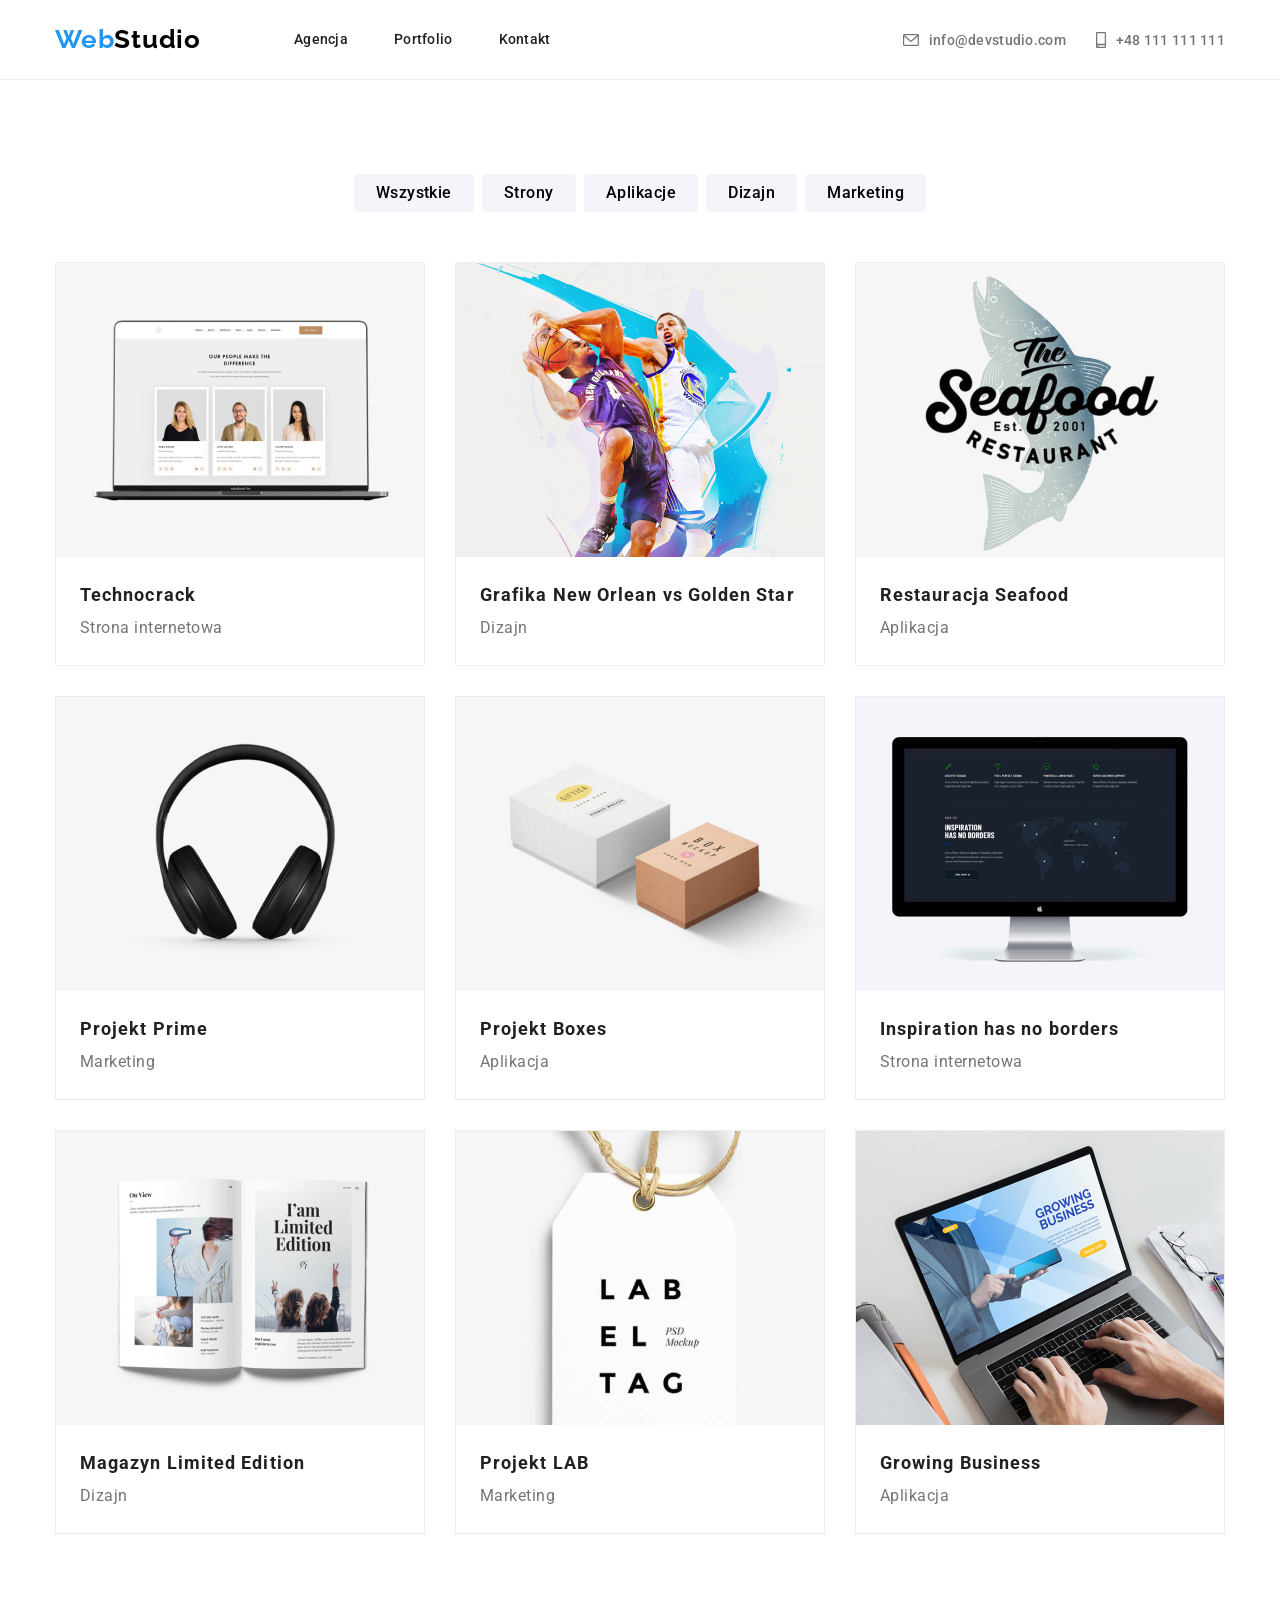
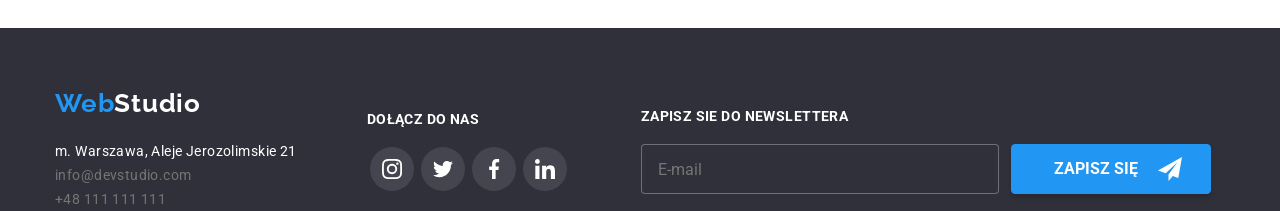
==== portfolio.html @ e406ce2b "Files clone HW6 files cloned" ====
<!doctype html>
<html lang="en">
    <head>
        <link href="https://fonts.googleapis.com/css2?family=Raleway:wght@700&family=Roboto:wght@400;500;700;900&display=swap"
            rel="stylesheet">
        <link rel="stylesheet" href="https://cdnjs.cloudflare.com/ajax/libs/modern-normalize/1.0.0/modern-normalize.min.css" />
        <link rel="stylesheet" href="./css/styles.css"/>
        <meta charset="utf-8">
        <title>Portfolio</title>
    </head>
    <body>
<!-- header -->
        <header class="header">
            <div class="container">
                <div class="navigation-bar">
                    <div class="navigation-menu">
                    <a class="header-logo" href="./index.html"><span class="in-logo">Web</span>Studio
                    </a>
                    <nav class="navigation-description">
                        <ul class="main-menu">
                            <li class="nav-item">
                                <a class="menu" href="./index.html">Agencja
                                </a>
                            </li>
                            <li class="nav-item">
                                <a class="menu" href="./portfolio.html">Portfolio
                                </a>
                            </li>
                            <li class="nav-item">
                                <a class="menu" href="./index.html">Kontakt
                                </a>
                            </li>
                        </ul>
                    </nav>
                    </div>
                    <div class="contact-bar">
                        <ul class="contact">
                            <li class="header-contact-mail">
                                <a class="header-contact" href="mailto:info@devstudio.com">
                                    <svg class="header-contact-icon" width="16" height="12">
                                        <use href="images/icons.svg#icon-envelope">
                                        </use>
                                    </svg>info@devstudio.com
                                </a>
                            </li>
                            <li class="header-contact-phone">
                                <a class="header-contact" href="tel:+48111111111">
                                    <svg class="header-contact-icon" width="10" height="16">
                                        <use href="images/icons.svg#icon-smartphone">
                                        </use>
                                    </svg>  +48 111 111 111
                                </a>
                        </li>
                        </ul>
                    </div>
                </div>
            </div>
        </header> 
<!-- Buttons -->
        <main>
            <section class="section">
                <div class="container">
                    <ul class="filters-list">
                        <li><button class="button-filters" type="button">Wszystkie</button></li>
                        <li><button class="button-filters" type="button">Strony</button></li>
                        <li><button class="button-filters" type="button">Aplikacje</button></li>
                        <li><button class="button-filters" type="button">Dizajn</button></li>
                        <li><button class="button-filters" type="button">Marketing</button></li>
                    </ul>
                </div>
<!-- Portfolio -->
                <div class="container">
                    <ul class="section-list">
                        <li class="list-item">
                            <div class="list-box">
                                <img class="portfolio-image" src="images/technocrack.jpg" alt="Strona internetowa" width="370" height="294"/>
                                <div class="portfolio-text">
                                    <p class="text-box">
                                        Technocrack jest popularną platformą wykorzystywaną do
                                        rozpowszechniania koronawirusa. Firmy wykorzystują tę
                                        platformę do celów szpiegowskich i ataków na niezabezpieczone
                                        serwery konkurencji.
                                    </p>
                                </div>
                            </div>
                            <div class="list-item-container">
                                <h3 class="list-item-title">Technocrack</h3>
                                <p class="list-item-text">Strona internetowa</p>
                             </div>
                        </li>
                        <li class="list-item">
                            <div class="list-box">
                                <img class="portfolio-image" src="images/basketball.jpg" alt="Plakat" width="370" height="294"/>
                                <div class="portfolio-text">
                                    <p class="text-box">
                                        Technocrack jest popularną platformą wykorzystywaną do
                                        rozpowszechniania koronawirusa. Firmy wykorzystują tę
                                        platformę do celów szpiegowskich i ataków na niezabezpieczone
                                        serwery konkurencji.
                                    </p>
                                </div>
                            </div>
                            <div class="list-item-container">
                                <h3 class="list-item-title">Grafika New Orlean vs Golden Star</h3>
                                <p class="list-item-text">Dizajn</p>
                            </div>
                        </li>
                        <li class="list-item">
                            <div class="list-box">
                                <img class="portfolio-image" src="images/restaurant.jpg" alt="Restauracja" width="370" height="294" />
                                <div class="portfolio-text">
                                    <p class="text-box">
                                        Technocrack jest popularną platformą wykorzystywaną do
                                        rozpowszechniania koronawirusa. Firmy wykorzystują tę
                                        platformę do celów szpiegowskich i ataków na niezabezpieczone
                                        serwery konkurencji.
                                    </p>
                                </div>
                            </div>
                            <div class="list-item-container">
                                <h3 class="list-item-title">Restauracja Seafood</h3>
                                <p class="list-item-text">Aplikacja</p>
                            </div>
                        </li>
                        <li class="list-item">
                            <div class="list-box">
                                <img class="portfolio-image" src="images/headphones.jpg"   alt="Słuchawki" width="370" height="294" />
                                <div class="portfolio-text">
                                    <p class="text-box">
                                        Technocrack jest popularną platformą wykorzystywaną do
                                        rozpowszechniania koronawirusa. Firmy wykorzystują tę
                                        platformę do celów szpiegowskich i ataków na niezabezpieczone
                                        serwery konkurencji.
                                    </p>
                                </div>
                            </div>
                            <div class="list-item-container">
                                <h3 class="list-item-title">Projekt Prime</h3>
                                <p class="list-item-text">Marketing</p>
                            </div>
                        </li>
                        <li class="list-item">
                            <div class="list-box">
                                <img class="portfolio-image" src="images/boxes.jpg" alt="Pudełka" width="370" height="294" />
                                <div class="portfolio-text">
                                    <p class="text-box">
                                        Technocrack jest popularną platformą wykorzystywaną do
                                        rozpowszechniania koronawirusa. Firmy wykorzystują tę
                                        platformę do celów szpiegowskich i ataków na niezabezpieczone
                                        serwery konkurencji.
                                    </p>
                                </div>
                            </div>
                            <div class="list-item-container">
                                <h3 class="list-item-title">Projekt Boxes</h3>
                                <p class="list-item-text">Aplikacja</p>
                            </div>
                        </li>
                        <li class="list-item">
                            <div class="list-box">
                                <img class="portfolio-image" src="images/monitor.jpg" alt="iMac" width="370" height="294"/>
                                <div class="portfolio-text">
                                    <p class="text-box">
                                        Technocrack jest popularną platformą wykorzystywaną do
                                        rozpowszechniania koronawirusa. Firmy wykorzystują tę
                                        platformę do celów szpiegowskich i ataków na niezabezpieczone
                                        serwery konkurencji.
                                    </p>
                                </div>
                            </div>
                            <div class="list-item-container">
                                <h3 class="list-item-title">Inspiration has no borders</h3>
                                <p class="list-item-text">Strona internetowa</p>
                            </div>
                        </li>
                        <li class="list-item">
                            <div class="list-box">
                                <img class="portfolio-image" src="images/magazyn.jpg" alt="Magazyn" width="370" height="294" />
                                <div class="portfolio-text">
                                    <p class="text-box">
                                        Technocrack jest popularną platformą wykorzystywaną do
                                        rozpowszechniania koronawirusa. Firmy wykorzystują tę
                                        platformę do celów szpiegowskich i ataków na niezabezpieczone
                                        serwery konkurencji.
                                    </p>
                                </div>
                            </div>
                            <div class="list-item-container">
                                <h3 class="list-item-title">Magazyn Limited Edition</h3>
                                <p class="list-item-text">Dizajn</p>
                            </div>
                        </li>
                        <li class="list-item">
                            <div class="list-box">
                                <img class="portfolio-image" src="images/lab.jpg" alt="Zawieszka" width="370" height="294" />
                                <div class="portfolio-text">
                                    <p class="text-box">
                                        Technocrack jest popularną platformą wykorzystywaną do
                                        rozpowszechniania koronawirusa. Firmy wykorzystują tę
                                        platformę do celów szpiegowskich i ataków na niezabezpieczone
                                        serwery konkurencji.
                                    </p>
                                </div>
                            </div>
                            <div class="list-item-container">
                                <h3 class="list-item-title">Projekt LAB</h3>
                                <p class="list-item-text">Marketing</p>
                            </div>
                        </li>
                        <li class="list-item">
                            <div class="list-box">
                                <img class="portfolio-image" src="images/laptop_2.jpg" alt="Macbook" width="370" height="294" />
                                <div class="portfolio-text">
                                    <p class="text-box">
                                        Technocrack jest popularną platformą wykorzystywaną do
                                        rozpowszechniania koronawirusa. Firmy wykorzystują tę
                                        platformę do celów szpiegowskich i ataków na niezabezpieczone
                                        serwery konkurencji.
                                    </p>
                                </div>
                            </div>
                            <div class="list-item-container">
                                <h3 class="list-item-title">Growing Business</h3>
                                <p class="list-item-text">Aplikacja</p>
                            </div>
                        </li>   
                    </ul>
                </div>
            </section>
        </main>
<!-- footer -->
    <footer class="footer">
        <div class="container">
            <div class="footer-content">
                <ul class="footer-list">
                    <li><a class="link-logo-footer" href=""><span class="web">Web</span>Studio</a></li>
                    <li>
                        <address class="adress-footer">m. Warszawa, Aleje Jerozolimskie 21</address>
                    </li>
                    <li><a class="link-mail-footer" href="mailto:info@devstudio.com">info@devstudio.com</a></li>
                    <li><a class="link-phone-footer" href="tel:+48111111111">+48 111 111 111</a></li>
                </ul>
                <div class="social-links-footer">
                    <h2 class="social-links-footer-title">Dołącz do nas</h2>
                    <ul class="social-links-footer-list">
                        <li class="social-links-footer-item">
                            <svg class="social-links-footer-item-icon" width="20" height="20">
                                <use href="images/icons.svg#icon-instagram-2"></use>
                            </svg>
                        </li>
                        <li class="social-links-footer-item">
                            <svg class="social-links-footer-item-icon" width="20" height="20">
                                <use href="images/icons.svg#icon-twitter-1"></use>
                            </svg>
                        </li>
                        <li class="social-links-footer-item">
                            <svg class="social-links-footer-item-icon" width="20" height="20">
                                <use href="images/icons.svg#icon-facebook-1"></use>
                            </svg>
                        </li>
                        <li class="social-links-footer-item">
                            <svg class="social-links-footer-item-icon" width="20" height="20">
                                <use href="images/icons.svg#icon-linkedin-1"></use>
                            </svg>
                        </li>
                    </ul>
                </div>
                <div class="newsletter-box">
                    <p class="newsletter">ZAPISZ SIE DO NEWSLETTERA</p>
                    <div class="newsletter-contact">
                        <div class="Mail-input">
                            <form name="form-email">
                                <label>
                                    <input class="box-email" type="email" name="email" placeholder="E-mail" />
                                </label>
                        </div>
                        <div class="nws">
                            <button class="news-btn" type="button">ZAPISZ SIĘ
                                <svg class="newsletter-icon" width="24" height="24">
                                    <use href="./images/icons.svg#icon-icon-send"></use>
                                </svg></button>
                        </div>
                    </div>
                </div>
            </div>
        </div>
    </footer>
    </body>
</html>
---- css/styles.css ----
:root {
    --main-font: "Roboto", sans-serif;
    --secondary-font: "Raleway", sans-serif;
    --white-background: #FFFFFF;
    --blue-accent: #2196F3;
    --grey-text: #757575;
    --black-logo: #000000;
    --black-title-text: #212121;
    --light-grey-background: #F5F4FA;
    --icon-grey-fill: #AFB1B8;
}

body {
    font-family: var(--main-font);
    background-color: var(--white-background);
    width: 100%;
    /* margin: 0px auto; */
}

* {
    margin: 0;
    padding: 0;
}

.section {
    padding: 94px 0px;
}

.container {
    width: 1200px;
    margin: 0 auto;
    padding: 0px 15px;
}

/* header */

.header {
    box-sizing: border-box;
    height: 80px;
    border-bottom: 1px solid #ECECEC;
    margin-top: 0;
    display: flex;
    align-items: center;
}

.navigation-bar {
    display: flex;
    flex-direction: row;
    flex-wrap: nowrap;
    justify-content: space-between;
    align-items: center;
}

.navigation-menu {
    display: flex;
    flex-direction: row;
    flex-wrap: nowrap;
    justify-content: space-between;
    align-items: center;
    gap: 93px;
}

.header-logo {
    font-family: var(--secondary-font);
    color: var(--black-logo);
    font-size: 26px;
    font-weight: 700;
    line-height: 1.19;
    text-decoration: none;
    letter-spacing: 0.03em;
}

.in-logo {
    color: var(--blue-accent);
}

.main-menu {
    display: flex;
    flex-direction: row;
    flex-wrap: nowrap;
    justify-content: space-between;
    align-items: center;
    list-style: none;
    gap: 46px;
}

.menu {
    text-decoration: none;
    font-family: 'Roboto';
    font-style: normal;
    font-weight: 500;
    font-size: 14px;
    line-height: 16px;
    letter-spacing: 0.02em;
    color: var(--black-title-text)
}

.menu:hover,
.menu:active,
.header-contact:hover,
.header-contact:active {
    color: var(--blue-accent);
    transition: color 250ms cubic-bezier(0.4, 0, 0.2, 1);
}

.contact {
    display: flex;
    flex-direction: row;
    flex-wrap: nowrap;
    justify-content: space-between;
    align-items: center;
    list-style: none;
    gap: 30px;
}

.header-contact {
    display: flex;
    flex-direction: row;
    flex-wrap: nowrap;
    justify-content: space-between;
    align-items: center;
    list-style: none;
    text-decoration: none;
    gap: 10px;
    font-family: 'Roboto';
    font-style: normal;
    font-weight: 500;
    font-size: 14px;
    line-height: 16px;
    letter-spacing: 0.02em;
    color: var(--grey-text)
}

.header-contact:hover .header-contact-icon,
.header-contact:active .header-contact-icon,
.header-contact:hover svg {
    color: var(--blue-accent);
    fill: var(--blue-accent);
    stroke: var(--blue-accent);
    transition: color fill stroke 250ms cubic-bezier(0.4, 0, 0.2, 1);
}

.header-contact-icon {
    fill: var(--grey-text);
    stroke: var(--grey-text);
}

.header-contact-icon:hover,
.header-contact-icon:active {
    fill: var(--blue-accent);
    stroke: var(--grey-text);
    transition: fill stroke 250ms cubic-bezier(0.4, 0, 0.2, 1);
   
}

.menu:hover {
    position: relative;
    color: var(--blue-accent);
}

.active-link {
    position: relative;
}

.active-link::after {
    position: absolute;
    content: " ";
    display: block;
    top: 45px;
    width: 100%;
    height: 4px;
    background-color: var(--blue-accent);
    border-radius: 2px;
    transition: color 250ms cubic-bezier(0.4, 0, 0.2, 1);
}

/* .menu:hover::after {
    position: absolute;
    content: " ";
    display: block;
    top: 45px;
    width: 100%;
    height: 4px;
    background-color: var(--blue-accent);
    border-radius: 2px;
    transition: color 250ms cubic-bezier(0.4, 0, 0.2, 1);
} */

/* .active-link::after {
    position: absolute;
    content: ” “;
    display: block;
    top: 45px;
    width: 100%;
    height: 4px;
    background-color: var(--blue-accent);
    border-radius: 2px;
    transition: color 250ms cubic-bezier(0.4, 0, 0.2, 1);
}

.active-link {
    position: relative;
} */

/* footer */

.footer {
    display: flex;
    flex-direction: row;
    background-color: #2F303A;
    /* padding: 60px 0; */
}

.footer-content {
    display: flex;
    flex-direction: row;
    align-items: center;
    gap: 70px;
    
}
.footer-list {
    max-width: fit-content;
    list-style-type: none;
    display: flex;
    flex-direction: column;
    /* background-color: brown; */
    margin-top: 60px;
}

.link-logo-footer {
    font-family: 'Raleway';
    font-weight: 700;
    font-size: 26px;
    line-height: 31px;
    letter-spacing: 0.03em;
    text-decoration: none;
    color: var(--white-background);
}

.web {
    color: var(--blue-accent);
}

.adress-footer {
    /* width: 246px; */
    font-family: 'Roboto';
    font-style: normal;
    font-weight: 400;
    font-size: 14px;
    line-height: 24px;
    letter-spacing: 0.03em;
    text-decoration: none;
    color: var(--white-background);
    margin-top: 20px;
}

.link-mail-footer {
    font-style: normal;
    font-weight: 400;
    font-size: 14px;
    line-height: 24px;
    letter-spacing: 0.03em;
    text-decoration: none;
    color: var(--grey-text);
    margin-top: 9px;
}

.link-phone-footer {
    font-style: normal;
    font-weight: 400;
    font-size: 14px;
    line-height: 24px;
    letter-spacing: 0.03em; 
    text-decoration: none;
    color: var(--grey-text);
    margin-top: 9px;
}

.social-links-footer {
    width: 204px;
    height: 80px;
    gap: 10px;
    /* background-color: brown; */
    margin-top: 63px;
    /* padding-top: 0px; */
}
.social-links-footer-title {
    font-family: 'Roboto';
    font-style: normal;
    font-weight: 700;
    font-size: 14px;
    line-height: 16px;
    letter-spacing: 0.03em;
    text-transform: uppercase;
    color: var(--white-background);
    margin-bottom: 20px;
}
.social-links-footer-list {
    list-style-type: none;
    display: flex;
    flex-direction: row;
    justify-content:space-around;
}

.social-links-footer-item {
    width: 44px;
    height: 44px;
    padding: 12px 12px 12px 12px;
    border-radius: 50%;
    background-color: rgba(255, 255, 255, 0.1);
}

.social-links-footer-item:hover,
.social-links-footer-item:focus {
    background-color: var(--blue-accent);
    cursor: pointer;
    transition: 250ms cubic-bezier(0.4, 0, 0.2, 1);
}

.social-links-footer-item-icon {
    fill: var(--white-background)
}

/* formularz */

.newsletter-box {
    /* width: 570px;
    height: 86px; */
    /* margin-left: 70px; */
    /* background-color: #EEEEEE;
    padding: 50px; */
    display: flex;
    flex-direction: column;
    margin-top: 63px;
}

.newsletter {
    font-weight: 700;
    color: var(--white-background);
    font-size: 14px;
    line-height: 16px;
    letter-spacing: 0.03em;
    padding-bottom: 20px;
    /* margin-top: 72px; */
    /* background-color: brown; */
    /* background-color: #2196F3; */
}

.newsletter-contact {
    /* display: block; */
    /* display: flex;
    flex-direction: row;
    gap: 12px;
    justify-content:space-between; */
    /* align-items: flex-end; */
    /* background-color: brown; */
    /* padding: 20px; */
    display: flex;
    flex-direction: row;
    justify-content: space-between;
    align-items: center;
    flex-wrap: nowrap;
    gap: 12px;
    /* padding: 50px; */

}

.box-email {
    display: block;
    width: 358px;
    height: 50px;
    border-radius: 4px;
    background-color: #2F303A;
    border: 1px solid rgba(255, 255, 255, 0.3);
    color: var(--light-color);
    font-size: 16px;
    padding-left: 16px;
    cursor: text;
}

.news-btn {
    width: 200px;
    height: 50px;
    text-align: center;
    color: var(--white-background);
    background-color: var(--blue-accent);
    font-weight: 700;
    font-size: 16px;
    line-height: 30px;
    text-align: center;
    border-radius: 4px;
    border: 1px solid rgba(33, 150, 243, 1);
    box-shadow: 0px 4px 4px rgba(0, 0, 0, 0.15);
    cursor: pointer;
    padding: 10px 28px 10px 42px;
    display: flex;
    flex-direction: row;
    align-items: center;
    justify-content: space-between;
    /* gap: 24px; */
}

.newsletter-icon {
    color: var(--white-background);
    fill: var(--white-background);
}

/* MAIN PAGE */
/* button with background */

.solutions {
    background-image: linear-gradient(rgba(47, 48, 58, 0.4),
                rgba(255, 255, 255, 0.1)), url(./../images/background-image.svg);
    background-size: cover;
    background-repeat: no-repeat;
    filter: drop-shadow(0px 4px 4px rgba(0, 0, 0, 0.25));
    align-items: center;
    display: flex;
    flex-direction: column;
    justify-content: center;
    padding: 200px 0px;
}

.content {
    display: flex;
    flex-direction: column;
    align-items: center;
}

.title-solutions {
    color: var(--white-background);
    text-align: center;
    display: flex;
    justify-content: space-between;
    width: 671px;
    height: 120px;
    align-items: center;
    justify-content: center;
    text-transform: uppercase;
    line-height: 60px;
    font-size: 44px;
    font-weight: 900;
    letter-spacing: 0.06em;
}

.service-button {
    color: var(--white-background);
    background-color: var(--blue-accent);
    border-radius: 4px;
    cursor: pointer;
    font-size: 16px;
    font-weight: 700;
    line-height: 30px;
    text-align: center;
    letter-spacing: 0.06em;
    padding: 10px 42px;   
    border: none;
    margin-top: 30px;
}

/* Strengths */

/* .section-strengths {
    width: 1170px;
    height: 251px;
    margin-top: 94px;
    margin-bottom: 94px;
    margin-left: 215px;
    margin-right: 215px;
} */

.strengths-list {
    list-style-type: none;
    display: flex;
    flex-direction: row;
    justify-content: space-between;
    margin: auto;
    gap: 30px;
}

.strengths-item {
    box-sizing: border-box;
    width: 270px;
    height: 251px;
}

.strengths-icon-group {
    background-color: var(--light-grey-background);
    box-sizing: border-box;
    width: 270px;
    height: 120px;
    border-radius: 4px;
    padding: 25px 100px 25px 100px;
    margin-bottom: 30px;

}

.strengths-title {
    font-family: 'Roboto';
    font-style: normal;
    font-weight: 700;
    font-size: 14px;
    line-height: 16px;
    letter-spacing: 0.03em;
    text-transform: uppercase;
    color: var(--black-title-text);
    margin-bottom: 10px;
}

.strengths-text {
    font-family: 'Roboto';
    font-style: normal;
    font-weight: 400;
    font-size: 14px;
    line-height: 24px;
    letter-spacing: 0.03em;
    color: var(--grey-text);
}

/* scope */

.scope {
    display: flex;
    flex-direction: column;
    justify-content: space-between;
    align-items: center;
}

.scope-title {
    font-weight: 700;
    font-size: 36px;
    line-height: 42px;
    text-align:center;
    letter-spacing: 0.03em;
    color: var(--black-title-text);
    margin-bottom: 50px;
}

.scope-list {
    list-style: none;
    display: flex;
    flex-direction: row;
    justify-content: space-between;
    gap: 30px;
}

.scope-item {
    padding: 0;
    gap: 15px;
    position: relative;
    overflow: hidden;
}

.scope-item>.box {
    position: absolute;
    left: 0;
    bottom: 3px;
    text-align: center;
    display: flex;
    justify-content: center;
    align-items: center;
    width: 100%;
    height: 70px;
    font-size: 14px;
    font-weight: 700;
    background-color: rgba(47, 48, 58, 0.8);
    color: var(--light-grey-background)
}

/* team */

.team {
    background-color: #F5F4FA;
    display: flex;
    flex-direction: column;
    justify-content: space-between;
    align-items: center;
}

.team-title {
    font-weight: 700;
    font-size: 36px;
    line-height: 42px;
    text-align: center;
    letter-spacing: 0.03em;
    color: var(--black-title-text);
    margin-bottom: 50px;
}

.team-list {
    list-style: none;
    display: flex;
    flex-direction: row;
    justify-content: space-between;
}

.team-item {
    width: 270px;
    height: 428px;
    background-color: var(--white-background);
    box-shadow: 0px 1px 3px rgba(0, 0, 0, 0.12), 0px 1px 1px rgba(0, 0, 0, 0.14), 0px 2px 1px rgba(0, 0, 0, 0.2);
    border-radius: 0px 0px 4px 4px;
}

.title-name {
    font-weight: 500;
    font-size: 16px;
    line-height: 19px;
    text-align: center;
    letter-spacing: 0.03em;
    color: var(--black-title-text);
    margin: 30px 99px 10px 99px;
}

.text-position {
    font-weight: 400;
    font-size: 16px;
    line-height: 19px;
    text-align: center;
    letter-spacing: 0.03em;
    color: var(--grey-text);
    margin-bottom: 16px;
}

.team-list-social-links {
    width: 206px;
    height: 56px;
    margin: auto;
    list-style-type: none;
    display: flex;
    flex-direction: row;
    justify-content: space-between;
}

.team-item-social-links {
    width: 44px;
    height: 44px;
    padding: 12px 12px 12px 12px;
    border-radius: 50%;
    background-color: var(--white-background);
}

.team-item-social-links:hover,
.team-item-social-links:focus,
.team-item-social-links:hover svg {
    background-color: var(--blue-accent);
    fill: var(--white-background);
    cursor: pointer;
    transition: 250ms cubic-bezier(0.4, 0, 0.2, 1);
}

.social-links-card-item {
    fill: var(--icon-grey-fill);
}

/* our clients */
/* .clients {
    width: 1600px;
    height: 372px;
    padding: 94px 215px 94px 215px;
} */
/* .our-clients {
    width: 1170px;
    height: 184px;
} */

.our-clients-title {
    font-family: 'Roboto';
    font-style: normal;
    font-weight: 700;
    font-size: 36px;
    line-height: 42px;
    text-align: center;
    letter-spacing: 0.03em;
    color: var(--black-title-text);
    margin-bottom: 50px;
}

.our-clients-list {
    list-style-type: none;
    box-sizing: border-box;
    display: flex;
    flex-direction: row;
    justify-content: space-between;
    gap: 30px;
}

.our-clients-icon {
    box-sizing: border-box;
    width: 170px;
    height: 92px;
    border: 1px solid #AFB1B8;
    border-radius: 4px;
    padding: 16px 32px 16px 32px;
}

.our-clients-icon-logo {
    fill: var(--icon-grey-fill);
}

.our-clients-icon:hover,
.our-clients-icon:focus {
    border: 1px solid var(--blue-accent);
    cursor: pointer;
    transition: 250ms cubic-bezier(0.4, 0, 0.2, 1);
    
}

.our-clients-icon:hover svg {
    fill: var(--blue-accent);
    cursor: pointer;
    transition: fill 250ms cubic-bezier(0.4, 0, 0.2, 1);
}

/* PORTFOLIO */
/* Buttons */

.filters-list {
    list-style-type: none;
    display: flex;
    flex-direction: row;
    justify-content:center;
    gap: 8px;
    /* width: 1600px;
    margin-top: 94px; */
    margin-bottom: 50px;
}

.button-filters {
    font-weight: 500;
    font-size: 16px;
    line-height: 26px;
    text-align: center;
    letter-spacing: 0.03em;
    border-radius: 4px;
    padding: 6px 22px 6px 22px;
    background-color: var(--light-grey-background);
    cursor: pointer;
    border: none;
}

.button-filters:hover,
.button-filters:focus {
    color: var(--white-background);
    background-color: var(--blue-accent);
    box-shadow: 0px 3px 1px rgba(0, 0, 0, 0.1), 0px 1px 2px rgba(0, 0, 0, 0.08), 0px 2px 2px rgba(0, 0, 0, 0.12);
    transition: 250ms cubic-bezier(0.4, 0, 0.2, 1);
}

/* Portfolio */
.portfolio {
    box-sizing: border-box;
    /* background-color: red; */
    /* width: 1170px; */
    /* height: 1360px; */
    /* margin-left: 215px;
    margin-right: 215px; */
}

.section-list {
    list-style: none;
    display: flex;
    flex-wrap: wrap;
    gap: 30px;
    padding: 0;
}

.list-item {
    box-sizing: border-box;
    width: 370px;
    height: 404px;
    flex-basis: calc((100% - 60px)/3);
    border: 1px solid #EEEEEE;
}

.list-item:hover,
.list-item:focus {
    box-shadow: 0px 1px 1px rgba(0, 0, 0, 0.12), 0px 4px 4px rgba(0, 0, 0, 0.06), 1px 4px 6px rgba(0, 0, 0, 0.16);
    cursor: pointer;
    transition: 250ms cubic-bezier(0.4, 0, 0.2, 1);
}

.portfolio-image {
    display: block;
}

.list-item-container {
   padding: 20px 24px 20px 24px;
}

.list-item-title {
    font-weight: 700;
    font-size: 18px;
    line-height: 36px;
    letter-spacing: 0.06em;
    color: var(--black-title-text);
}

.list-item-text {
    font-weight: 400;
    font-size: 16px;
    line-height: 30px;
    letter-spacing: 0.03em;
    color: var(--grey-text);
}

.list-box {
    position: relative;
    overflow:hidden;
}

.list-item:hover .portfolio-text,
.list-item:focus .portfolio-text {
    transform: translateY(-100%);
    transition: 250ms cubic-bezier(0.4, 0, 0.2, 1);
}

.portfolio-text {
    position: absolute;
    width: 370px;
    height: 294px;
    margin-left: auto;
    margin-right: auto;
    overflow: hidden;
    transform: translateY(0);
    transition: 250ms cubic-bezier(0.4, 0, 0.2, 1);
    background-color: rgba(33, 150, 243, 0.9);
    cursor: pointer;
}

.text-box {
    position: absolute;
    color: var(--white-background);
    font-size: 18px;
    line-height: 1.56;
    letter-spacing: 0.03em;
    padding: 49px 45px 49px 24px;
    margin: 0;
    transition: transform 250ms cubic-bezier(0.4, 0, 0.2, 1);
}

.list-item:hover,
.list-item:focus {
    box-shadow: 0px 1px 1px rgba(0, 0, 0, 0.12),
        0px 4px 4px rgba(0, 0, 0, 0.06), 0px 1px 1px rgba(0, 0, 0, 0.12);
    transition: 250ms cubic-bezier(0.4, 0, 0.2, 1);
}

/* MODAL WINDOW */

.backdrop {
    width: 100vw;
    height: 100vh;
    visibility: visible;
    opacity: 1;
    pointer-events: auto;
    position: fixed;
    left: 0;
    top: 0;
    background: rgba(0, 0, 0, 0.2);
    transition: visibility 250ms cubic-bezier(0.4, 0, 0.2, 1), opacity 250ms cubic-bezier(0.4, 0, 0.2, 1);
    z-index: 99;
}

.modal {
    position: absolute;
    top: 50%;
    left: 50%;
    transform: translate(-50%, -50%);
    width: 528px;
    min-height: 581px;
    background-color: var(--white-background);
    padding: 8px;
}

.is-hidden {
    opacity: 0;
    visibility: hidden;
    pointer-events: none;
}

.cls-btn {
    display: flex;
    flex-direction: row-reverse;
    flex-wrap: nowrap;
}

.close-btn {
    width: 30px;
    height: 30px;
    background-color: var(--white-background);
    border: 1px solid rgba(0, 0, 0, 0.1);
    border-radius: 50%;
    cursor: pointer;
    padding: 6px;
}

.close-icon {
    margin: auto;
}

.modal-header {
    font-weight: 700;
    font-size: 20px;
    text-align: center;
    color: var(--black-logo);
    width: 448px;
    margin-top: 2px;
    margin-left: auto;
    margin-right: auto;
}

.inputs {
    width: 448px;
    margin-left: auto;
    margin-right: auto;
}

.form-field {
    width: 448px;
    height: 58px;
    display: flex;
    flex-direction: column;
}

.fieldset {
    width: 100%;
    height: 40px;
    box-sizing: border-box;
    border-radius: 4px;
    fill: var(--white-background);
}

.fieldset-comment {
    width: 100%;
    min-height: 120px;
    border-radius: 4px;
    margin-top: 4px;
    display: flex;
    border: 1px solid rgba(33, 33, 33, 0.2);
}

.label {
    font-size: 12px;
    line-height: 1.167;
    letter-spacing: 0.01em;
    color: rgba(117, 117, 117, 1);
    font-weight: 400;
    letter-spacing: 0.01em;
    margin-bottom: 4px;
}

.label-icon {
    display: flex;
    fill: var(--black-logo);
    margin-top: 11px;
    margin-left: 12px;
}

.fieldset input {
    border: 1px solid rgba(33, 33, 33, 0.2);
    border-radius: 4px;
    background-color: transparent;
    width: 448px;
    position: absolute;
    height: 40px;
    padding-left: 42px;
}

.input-comment {
    border: 0;
    background-color: transparent;
    min-width: 432px;
    max-width: 432px;
    min-height: 108px;
    max-height: 108px;
    top: 0px;
    left: 0px;
    padding-top: 12px;
    padding-left: 16px;
    font-family: var(--main-font);
    font-weight: 400;
    font-size: 12px;
}

.label-checkbox {
    display: flex;
    justify-content: center;
    margin-top: 20px;
    font-size: 14px;
}

.modal-btn {
    width: 200px;
    height: 50px;
    border-radius: 4px;
    padding: 12px;
    margin-top: 30px;
    color: var(--white-background);
    background-color: var(--blue-accent);
    border: 1px solid rgba(255, 255, 255, 0.3);
    font-size: 16px;
    display: block;
    text-align: center;
    cursor: pointer;
}

.modal-button {
    display: flex;
    justify-content: center;
}

.checkbox-legal {
    margin: 0 4px;
}

.checkbox-title {
    margin-right: 4px;
}

.checkbox-window {
    color: var(--white-background);
    font-size: 14px;
    margin-right: 4px;
}

.checkbox-svg {
    position: absolute;
    width: 16px;
    height: 15px;
    border-radius: 2px;
}

.input:focus,
.label textarea:hover,
.label textarea:focus,
.fieldset input:focus+svg,
.fieldset-comment:hover,
.fieldset-comment:focus-within {
    fill: var(--blue-accent);
    border-color: var(--blue-accent);
}

.fieldset input:focus-visible,
.fieldset-comment textarea:focus-visible {
    outline: none;
}

.label-checkbox:checked {
    display: block;
    opacity: 1;
}

.input-comment::placeholder {
    color: rgba(117, 117, 117, 0.5);
    font-size: 12px;
    font-weight: 400;
    line-height: 14.06px;
}

.label-checkbox input:checked~.checkbox-window .checkbox-svg {
    display: block;
    opacity: 1;
    position: absolute;
    left: 54px;
}

.checkbox-svg {
    display: none;
    opacity: 0;
    fill: var(--blue-accent);
}
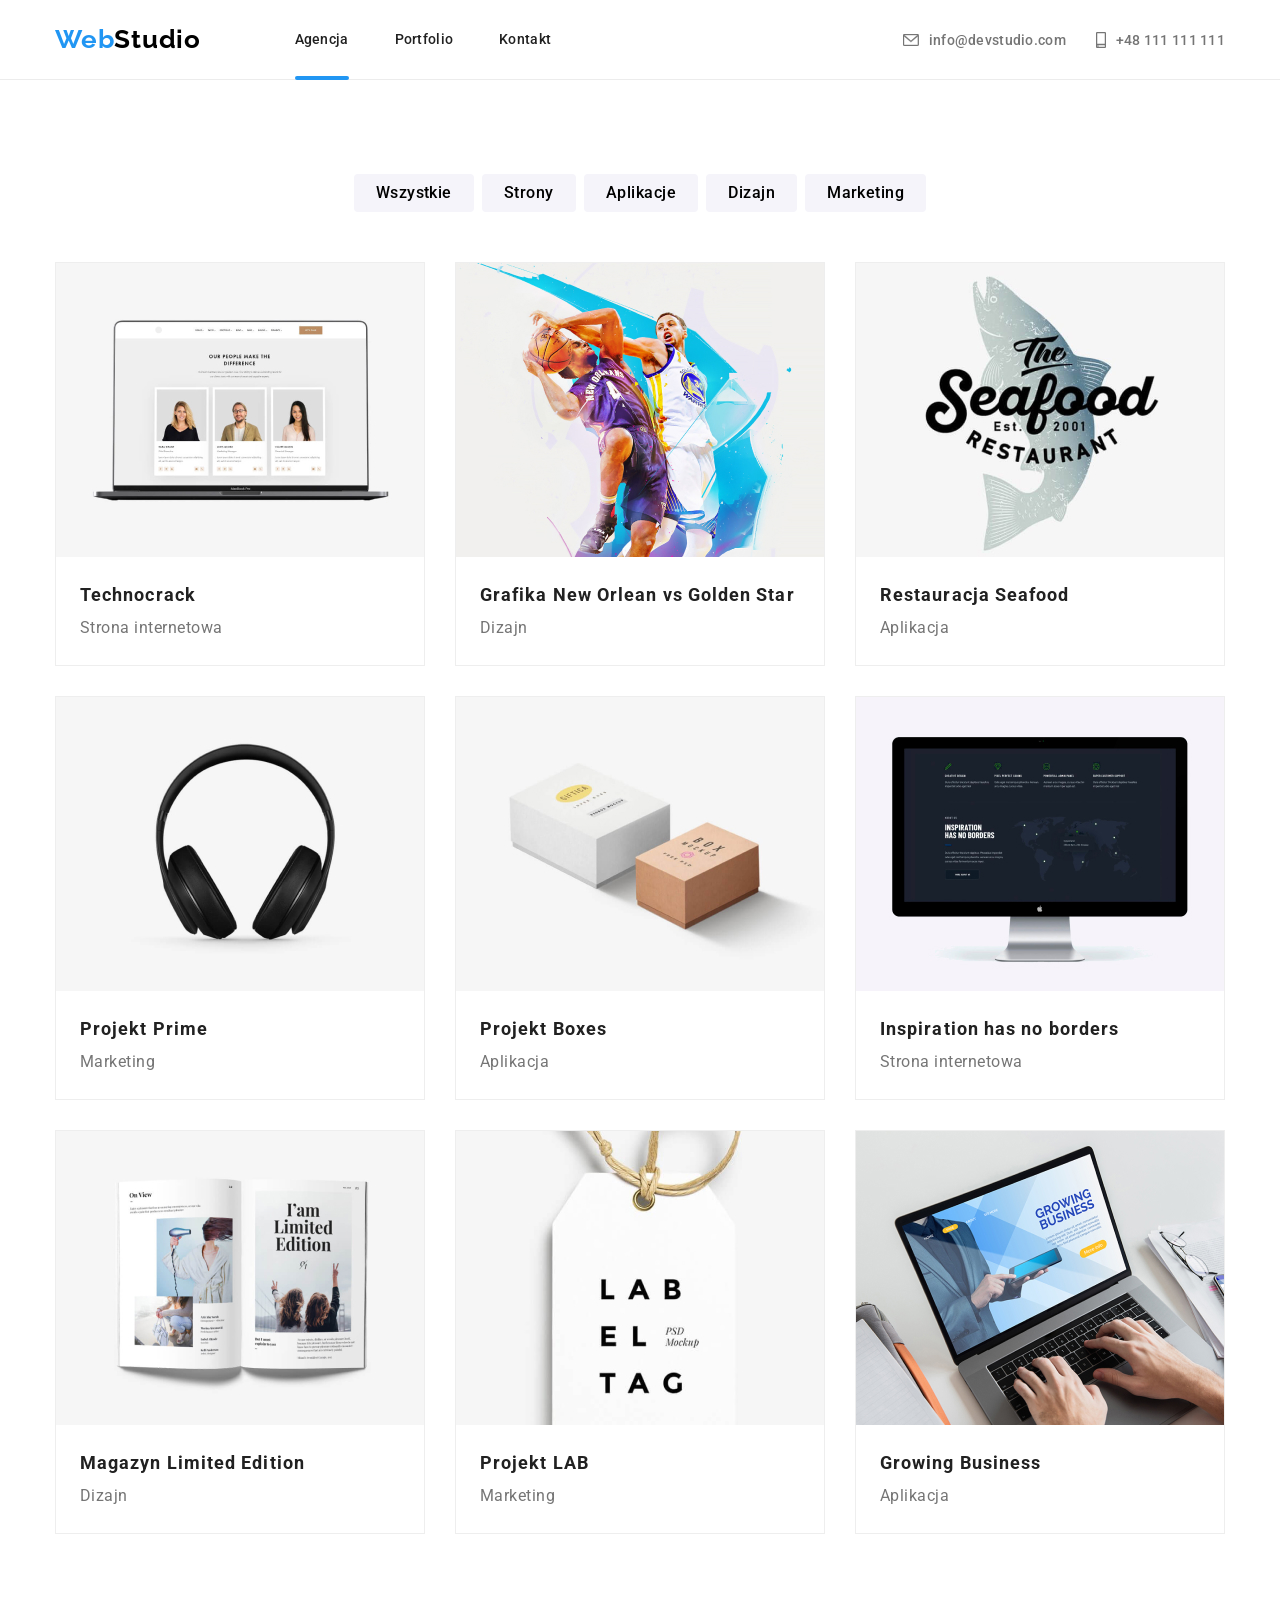
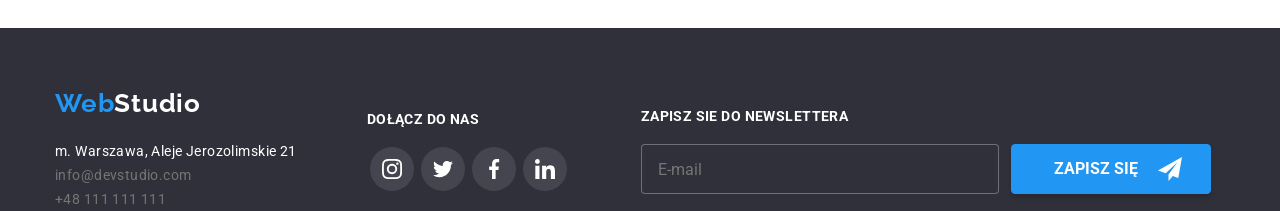
==== commit 42fa1ce2: "Footer Footer BEM" ====
--- a/portfolio.html
+++ b/portfolio.html
@@ -10,52 +10,49 @@
     </head>
     <body>
 <!-- header -->
-        <header class="header">
-            <div class="container">
-                <div class="navigation-bar">
-                    <div class="navigation-menu">
-                    <a class="header-logo" href="./index.html"><span class="in-logo">Web</span>Studio
-                    </a>
-                    <nav class="navigation-description">
-                        <ul class="main-menu">
-                            <li class="nav-item">
-                                <a class="menu" href="./index.html">Agencja
-                                </a>
-                            </li>
-                            <li class="nav-item">
-                                <a class="menu" href="./portfolio.html">Portfolio
-                                </a>
-                            </li>
-                            <li class="nav-item">
-                                <a class="menu" href="./index.html">Kontakt
-                                </a>
-                            </li>
-                        </ul>
-                    </nav>
-                    </div>
-                    <div class="contact-bar">
-                        <ul class="contact">
-                            <li class="header-contact-mail">
-                                <a class="header-contact" href="mailto:info@devstudio.com">
-                                    <svg class="header-contact-icon" width="16" height="12">
-                                        <use href="images/icons.svg#icon-envelope">
-                                        </use>
-                                    </svg>info@devstudio.com
-                                </a>
-                            </li>
-                            <li class="header-contact-phone">
-                                <a class="header-contact" href="tel:+48111111111">
-                                    <svg class="header-contact-icon" width="10" height="16">
-                                        <use href="images/icons.svg#icon-smartphone">
-                                        </use>
-                                    </svg>  +48 111 111 111
-                                </a>
-                        </li>
-                        </ul>
-                    </div>
-                </div>
-            </div>
-        </header> 
+    <header class="header">
+        <div class="container">
+            <nav class="navigation">
+                <!-- <div class="header__menu"> -->
+                <a class="navigation__logo" href="./index.html">
+                    <span class="in-logo">Web</span>Studio
+                </a>
+                <ul class="navigation__menu">
+                    <li class="navigation__menu-item">
+                        <a class="item active-link" href="index.html">Agencja
+                        </a>
+                    </li>
+                    <li class="navigation__menu-item">
+                        <a class="item" href="portfolio.html">Portfolio
+                        </a>
+                    </li>
+                    <li class="navigation__menu-item">
+                        <a class="item" href="index.html">Kontakt
+                        </a>
+                    </li>
+                </ul>
+                <!-- </div> -->
+                <ul class="navigation__contact">
+                    <li class="navigation__contact-item">
+                        <a class="contact-item" href="mailto:info@devstudio.com">
+                            <svg class="icon" width="16" height="12">
+                                <use href="images/icons.svg#icon-envelope">
+                                </use>
+                            </svg>info@devstudio.com
+                        </a>
+                    </li>
+                    <li class="navigation__contact-item">
+                        <a class="contact-item" href="tel:+48111111111">
+                            <svg class="icon" width="10" height="16">
+                                <use href="images/icons.svg#icon-smartphone">
+                                </use>
+                            </svg>+48 111 111 111
+                        </a>
+                    </li>
+                </ul>
+            </nav>
+        </div>
+    </header>
 <!-- Buttons -->
         <main>
             <section class="section">
--- a/css/styles.css
+++ b/css/styles.css
@@ -43,7 +43,7 @@
     align-items: center;
 }
 
-.navigation-bar {
+.navigation {
     display: flex;
     flex-direction: row;
     flex-wrap: nowrap;
@@ -51,16 +51,7 @@
     align-items: center;
 }
 
-.navigation-menu {
-    display: flex;
-    flex-direction: row;
-    flex-wrap: nowrap;
-    justify-content: space-between;
-    align-items: center;
-    gap: 93px;
-}
-
-.header-logo {
+.navigation__logo {
     font-family: var(--secondary-font);
     color: var(--black-logo);
     font-size: 26px;
@@ -68,13 +59,14 @@
     line-height: 1.19;
     text-decoration: none;
     letter-spacing: 0.03em;
+    margin-right: 93px;
 }
 
 .in-logo {
     color: var(--blue-accent);
 }
 
-.main-menu {
+.navigation__menu {
     display: flex;
     flex-direction: row;
     flex-wrap: nowrap;
@@ -82,9 +74,10 @@
     align-items: center;
     list-style: none;
     gap: 46px;
-}
-
-.menu {
+    margin-right: 351px;
+}
+
+.item {
     text-decoration: none;
     font-family: 'Roboto';
     font-style: normal;
@@ -95,15 +88,15 @@
     color: var(--black-title-text)
 }
 
-.menu:hover,
-.menu:active,
+.item:hover,
+.item:active,
 .header-contact:hover,
 .header-contact:active {
     color: var(--blue-accent);
     transition: color 250ms cubic-bezier(0.4, 0, 0.2, 1);
 }
 
-.contact {
+.navigation__contact {
     display: flex;
     flex-direction: row;
     flex-wrap: nowrap;
@@ -113,7 +106,7 @@
     gap: 30px;
 }
 
-.header-contact {
+.contact-item {
     display: flex;
     flex-direction: row;
     flex-wrap: nowrap;
@@ -131,29 +124,29 @@
     color: var(--grey-text)
 }
 
-.header-contact:hover .header-contact-icon,
-.header-contact:active .header-contact-icon,
-.header-contact:hover svg {
+.contact-item:hover .icon,
+.contact-item:active .icon,
+.contact-item:hover svg {
     color: var(--blue-accent);
     fill: var(--blue-accent);
     stroke: var(--blue-accent);
     transition: color fill stroke 250ms cubic-bezier(0.4, 0, 0.2, 1);
 }
 
-.header-contact-icon {
+.icon {
     fill: var(--grey-text);
     stroke: var(--grey-text);
 }
 
-.header-contact-icon:hover,
-.header-contact-icon:active {
+.icon:hover,
+.icon:active {
     fill: var(--blue-accent);
     stroke: var(--grey-text);
     transition: fill stroke 250ms cubic-bezier(0.4, 0, 0.2, 1);
    
 }
 
-.menu:hover {
+.contact-item:hover {
     position: relative;
     color: var(--blue-accent);
 }
@@ -173,34 +166,6 @@
     border-radius: 2px;
     transition: color 250ms cubic-bezier(0.4, 0, 0.2, 1);
 }
-
-/* .menu:hover::after {
-    position: absolute;
-    content: " ";
-    display: block;
-    top: 45px;
-    width: 100%;
-    height: 4px;
-    background-color: var(--blue-accent);
-    border-radius: 2px;
-    transition: color 250ms cubic-bezier(0.4, 0, 0.2, 1);
-} */
-
-/* .active-link::after {
-    position: absolute;
-    content: ” “;
-    display: block;
-    top: 45px;
-    width: 100%;
-    height: 4px;
-    background-color: var(--blue-accent);
-    border-radius: 2px;
-    transition: color 250ms cubic-bezier(0.4, 0, 0.2, 1);
-}
-
-.active-link {
-    position: relative;
-} */
 
 /* footer */
 
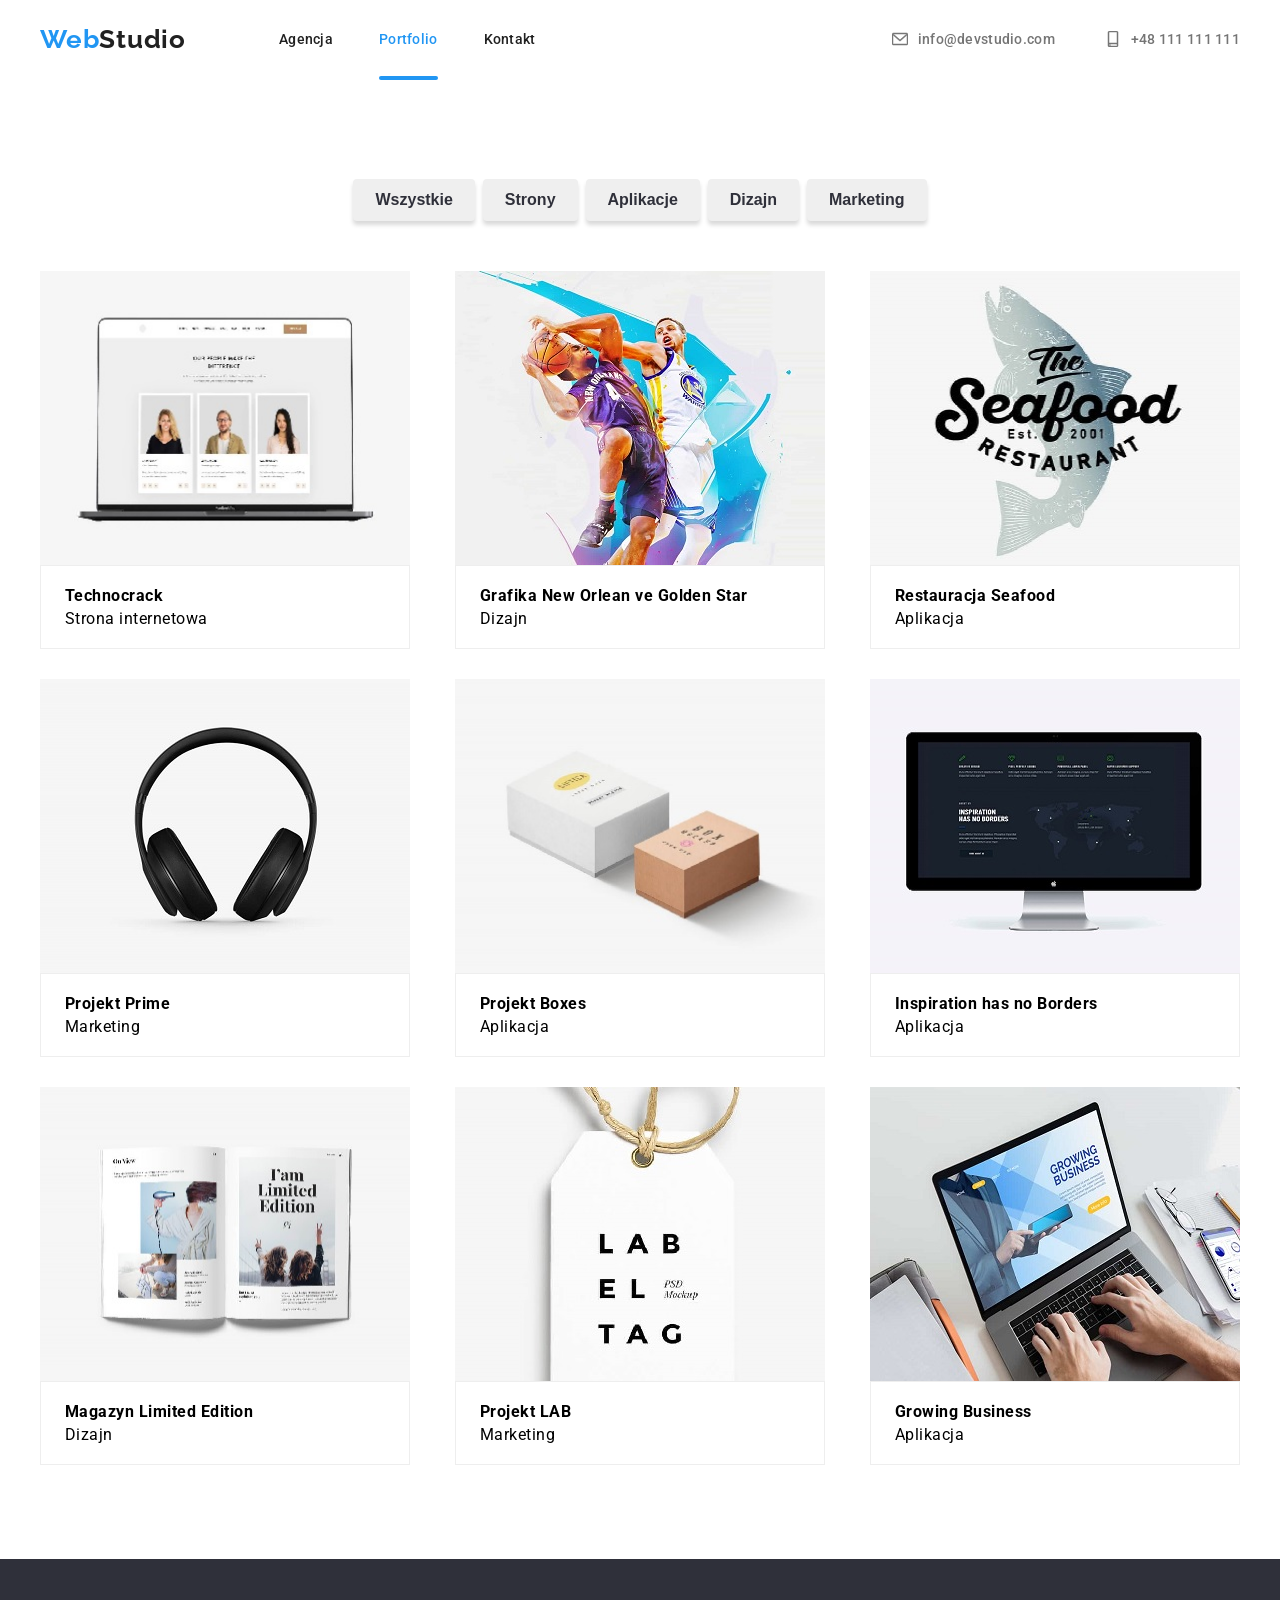
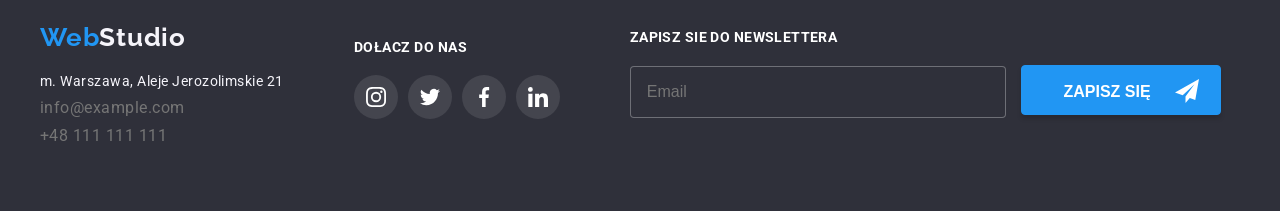
==== commit 0e166e3b: "Initial commit" ====
--- a/portfolio.html
+++ b/portfolio.html
@@ -1,286 +1,265 @@
-<!doctype html>
+<!DOCTYPE html>
 <html lang="en">
-    <head>
-        <link href="https://fonts.googleapis.com/css2?family=Raleway:wght@700&family=Roboto:wght@400;500;700;900&display=swap"
-            rel="stylesheet">
-        <link rel="stylesheet" href="https://cdnjs.cloudflare.com/ajax/libs/modern-normalize/1.0.0/modern-normalize.min.css" />
-        <link rel="stylesheet" href="./css/styles.css"/>
-        <meta charset="utf-8">
-        <title>Portfolio</title>
-    </head>
-    <body>
-<!-- header -->
-    <header class="header">
-        <div class="container">
-            <nav class="navigation">
-                <!-- <div class="header__menu"> -->
-                <a class="navigation__logo" href="./index.html">
-                    <span class="in-logo">Web</span>Studio
-                </a>
-                <ul class="navigation__menu">
-                    <li class="navigation__menu-item">
-                        <a class="item active-link" href="index.html">Agencja
-                        </a>
-                    </li>
-                    <li class="navigation__menu-item">
-                        <a class="item" href="portfolio.html">Portfolio
-                        </a>
-                    </li>
-                    <li class="navigation__menu-item">
-                        <a class="item" href="index.html">Kontakt
-                        </a>
-                    </li>
-                </ul>
-                <!-- </div> -->
-                <ul class="navigation__contact">
-                    <li class="navigation__contact-item">
-                        <a class="contact-item" href="mailto:info@devstudio.com">
-                            <svg class="icon" width="16" height="12">
-                                <use href="images/icons.svg#icon-envelope">
-                                </use>
-                            </svg>info@devstudio.com
-                        </a>
-                    </li>
-                    <li class="navigation__contact-item">
-                        <a class="contact-item" href="tel:+48111111111">
-                            <svg class="icon" width="10" height="16">
-                                <use href="images/icons.svg#icon-smartphone">
-                                </use>
-                            </svg>+48 111 111 111
-                        </a>
-                    </li>
-                </ul>
-            </nav>
+
+<head>
+  <meta charset="UTF-8" />
+  <meta http-equiv="X-UA-Compatible" content="IE=edge" />
+  <meta name="viewport" content="width=device-width, initial-scale=1.0" />
+  <link rel="stylesheet" href="./css/main.min.css" />
+  <link rel="preconnect" href="https://fonts.googleapis.com" />
+  <link rel="preconnect" href="https://fonts.gstatic.com" crossorigin />
+  <link href="https://fonts.googleapis.com/css2?family=Raleway:wght@700&family=Roboto:wght@400;500;700;900&display=swap"
+    rel="stylesheet" />
+  <title>Portfolio</title>
+</head>
+
+
+<body>
+  <header class="header">
+    <div class="container">
+      <nav class="header__nav">
+        <a class="header__logo" href="./index.html">
+          <span class="header__accent">Web</span>Studio</a>
+        <ul class="header__nav">
+          <li><a class="header__list" href="./index.html">Agencja </a></li>
+          <li>
+            <a class="header__list active-link" href="./portfolio.html"> Portfolio </a>
+          </li>
+          <li><a class="header__list" href="/kontakt"> Kontakt </a></li>
+        </ul>
+      </nav>
+      <ul class="header__address">
+        <li>
+          <a class="header__address-mail" href="mailto:info@devstudio.com">
+            <svg class="header__mail" width="16" height="16">
+              <use href="./images/icons.svg#icon-envelope"></use>
+            </svg>info@devstudio.com</a>
+        </li>
+        </a>
+        </li>
+        <li>
+          <a class="header__address-tel" href="tel:+48111111111">
+            <svg class="header__phone" width="16" height="16">
+              <use href="./images/icons.svg#icon-smartphone"></use>
+            </svg>+48 111 111 111</a>
+        </li>
+      </ul>
+    </div>
+  </header>
+
+  <section>
+    <div class="container">
+      <ul class="button__list">
+        <li>
+          <button class="button__item" type="button">Wszystkie</button>
+        </li>
+        <li><button class="button__item" type="button">Strony</button></li>
+        <li>
+          <button class="button__item" type="button">Aplikacje</button>
+        </li>
+        <li><button class="button__item" type="button">Dizajn</button></li>
+        <li>
+          <button class="button__item" type="button">Marketing</button>
+        </li>
+      </ul>
+    </div>
+  </section>
+
+  <section>
+    <div class="container">
+      <ul class="portfolio">
+        <li class="portfolio__items">
+          <div class="portfolio__box">
+            <img class="portfolio__item" src="./images/portfolio1.jpg" alt="portfolio1" width="370" height="294" />
+            <div class="text">
+              <p class="text__box">
+                Technocrack jest popularną platformą wykorzystywaną do rozpowszechniani koronawirusa. Firmy wykorzystują
+                tę platformę do celów szpiegowskich i ataków na niezabezpieczone serwery konkurencji
+              </p>
+            </div>
+          </div>
+          <div class="portfolio__text">
+            <p class="portfolio__description">Technocrack</p>
+            <p class="portfolio__aplication">Strona internetowa</p>
+          </div>
+        </li>
+        <li class="portfolio__items">
+          <div class="portfolio__box">
+            <img class="portfolio__item" src="./images/portfolio2.jpg" alt="portfolio2" width="370" height="294" />
+            <div class="text">
+              <p class="text__box">
+                Technocrack jest popularną platformą wykorzystywaną do rozpowszechniani koronawirusa. Firmy wykorzystują
+                tę platformę do celów szpiegowskich i ataków na niezabezpieczone serwery konkurencji
+              </p>
+            </div>
+          </div>
+          <div class="portfolio__text">
+            <p class="portfolio__description">Grafika New Orlean ve Golden Star</p>
+            <p class="portfolio__aplication">Dizajn</p>
+          </div>
+        </li>
+        <li class="portfolio__items">
+          <div class="portfolio__box">
+            <img class="portfolio__item" src="./images/portfolio3.jpg" alt="portfolio3" width="370" height="294" />
+            <div class="text">
+              <p class="text__box">
+                Technocrack jest popularną platformą wykorzystywaną do rozpowszechniani koronawirusa. Firmy wykorzystują
+                tę platformę do celów szpiegowskich i ataków na niezabezpieczone serwery konkurencji
+              </p>
+            </div>
+          </div>
+          <div class="portfolio__text">
+            <p class="portfolio__description">Restauracja Seafood</p>
+            <p class="portfolio__aplication">Aplikacja</p>
+          </div>
+        </li>
+        <li class="portfolio__items">
+          <div class="portfolio__box">
+            <img class="portfolio__item" src="./images/portfolio4.jpg" alt="portfolio4" width="370" height="294" />
+            <div class="text">
+              <p class="text__box">
+                Technocrack jest popularną platformą wykorzystywaną do rozpowszechniani koronawirusa. Firmy wykorzystują
+                tę platformę do celów szpiegowskich i ataków na niezabezpieczone serwery konkurencji
+              </p>
+            </div>
+          </div>
+          <div class="portfolio__text">
+            <p class="portfolio__description">Projekt Prime</p>
+            <p class="portfolio__aplication">Marketing</p>
+          </div>
+        </li>
+        <li class="portfolio__items">
+          <div class="portfolio__box">
+            <img class="portfolio__item" src="./images/portfolio5.jpg" alt="portfoli05" width="370" height="294" />
+            <div class="text">
+              <p class="text__box">
+                Technocrack jest popularną platformą wykorzystywaną do rozpowszechniani koronawirusa. Firmy wykorzystują
+                tę platformę do celów szpiegowskich i ataków na niezabezpieczone serwery konkurencji
+              </p>
+            </div>
+          </div>
+          <div class="portfolio__text">
+            <p class="portfolio__description">Projekt Boxes</p>
+            <p class="portfolio__aplication">Aplikacja</p>
+          </div>
+        </li>
+        <li class="portfolio__items">
+          <div class="portfolio__box">
+            <img class="portfolio__item" src="./images/portfolio6.jpg" alt="portfolio6" width="370" height="294" />
+            <div class="text">
+              <p class="text__box">
+                Technocrack jest popularną platformą wykorzystywaną do rozpowszechniani koronawirusa. Firmy wykorzystują
+                tę platformę do celów szpiegowskich i ataków na niezabezpieczone serwery konkurencji
+              </p>
+            </div>
+          </div>
+          <div class="portfolio__text">
+            <p class="portfolio__description">Inspiration has no Borders</p>
+            <p class="portfolio__aplication">Aplikacja</p>
+          </div>
+        </li>
+        <li class="portfolio__items">
+          <div class="portfolio__box">
+            <img class="portfolio__item" src="./images/portfolio7.jpg" alt="portfolio7" width="370" height="294" />
+            <div class="text">
+              <p class="text__box">
+                Technocrack jest popularną platformą wykorzystywaną do rozpowszechniani koronawirusa. Firmy wykorzystują
+                tę platformę do celów szpiegowskich i ataków na niezabezpieczone serwery konkurencji
+              </p>
+            </div>
+          </div>
+          <div class="portfolio__text">
+            <p class="portfolio__description"> Magazyn Limited Edition</p>
+            <p class="portfolio__aplication">Dizajn</p>
+          </div>
+        </li>
+        <li class="portfolio__items">
+          <div class="portfolio__box">
+            <img class="portfolio__item" src="./images/portfolio8.jpg" alt="portfolio8" width="370" height="294" />
+            <div class="text">
+              <p class="text__box">
+                Technocrack jest popularną platformą wykorzystywaną do rozpowszechniani koronawirusa. Firmy wykorzystują
+                tę platformę do celów szpiegowskich i ataków na niezabezpieczone serwery konkurencji
+              </p>
+            </div>
+          </div>
+          <div class="portfolio__text">
+            <p class="portfolio__description">Projekt LAB</p>
+            <p class="portfolio__aplication">Marketing</p>
+          </div>
+        </li>
+        <li class="portfolio__items">
+          <div class="portfolio__box">
+            <img class="portfolio__item" src="./images/portfolio9.jpg" alt="portfolio9" width="370" height="294" />
+            <div class="text">
+              <p class="text__box">
+                Technocrack jest popularną platformą wykorzystywaną do rozpowszechniani koronawirusa. Firmy wykorzystują
+                tę platformę do celów szpiegowskich i ataków na niezabezpieczone serwery konkurencji
+              </p>
+            </div>
+          </div>
+          <div class="portfolio__text">
+            <p class="portfolio__description">Growing Business</p>
+            <p class="portfolio__aplication">Aplikacja</p>
+          </div>
+        </li>
+      </ul>
+    </div>
+  </section>
+
+  <footer class="footer">
+    <div class="container">
+      <div class="footer__block">
+        <a class="footer__accent" href="./index.html">
+          <span class="logo__accent">Web</span><a class="logo__studio" href="./index.html">Studio</a></a>
+        <adress>
+          <p class="footer__address">m. Warszawa, Aleje Jerozolimskie 21</p>
+
+          <ul class="footer__element">
+            <li class="footer__mail" href="mailto:info@example.com">info@example.com</li>
+            <li class="footer__tel" href="tel:+4811111111">+48 111 111 111</li>
+          </ul>
+          </address>
+      </div>
+      <div class="team__icon-box">
+        <p class="team__icon-title">DOŁACZ DO NAS</p>
+        <ul class="team__icons">
+          <a class="footer__icon">
+            <svg width="20" height="20">
+              <use href="./images/icons.svg#icon-instagram-2"></use>
+            </svg>
+          </a>
+          <a class="footer__icon">
+            <svg width="20" height="20">
+              <use href="./images/icons.svg#icon-twitter-1"></use>
+            </svg>
+          </a><a class="footer__icon">
+            <svg width="20" height="20">
+              <use href="./images/icons.svg#icon-facebook-1"></use>
+            </svg>
+          </a><a class="footer__icon">
+            <svg width="20" height="20">
+              <use href="./images/icons.svg#icon-linkedin-1"></use>
+            </svg>
+          </a>
+        </ul>
+      </div>
+      <div class="newsletter">
+        <p class="newsletter__title">ZAPISZ SIE DO NEWSLETTERA</p>
+        <div class="newsletter__contact">
+          <form name="form-emial">
+            <label>
+              <input class="newsletter__email" type="email" name="email" placeholder="Email" />
+            </label>
+            <button class="newsletter__btn" type="button">ZAPISZ SIĘ
+              <svg class="newsletter__icon" width="24" height="24">
+                <use href="./images/icons.svg#icon-icon-send"></use>
+              </svg></button>
         </div>
-    </header>
-<!-- Buttons -->
-        <main>
-            <section class="section">
-                <div class="container">
-                    <ul class="filters-list">
-                        <li><button class="button-filters" type="button">Wszystkie</button></li>
-                        <li><button class="button-filters" type="button">Strony</button></li>
-                        <li><button class="button-filters" type="button">Aplikacje</button></li>
-                        <li><button class="button-filters" type="button">Dizajn</button></li>
-                        <li><button class="button-filters" type="button">Marketing</button></li>
-                    </ul>
-                </div>
-<!-- Portfolio -->
-                <div class="container">
-                    <ul class="section-list">
-                        <li class="list-item">
-                            <div class="list-box">
-                                <img class="portfolio-image" src="images/technocrack.jpg" alt="Strona internetowa" width="370" height="294"/>
-                                <div class="portfolio-text">
-                                    <p class="text-box">
-                                        Technocrack jest popularną platformą wykorzystywaną do
-                                        rozpowszechniania koronawirusa. Firmy wykorzystują tę
-                                        platformę do celów szpiegowskich i ataków na niezabezpieczone
-                                        serwery konkurencji.
-                                    </p>
-                                </div>
-                            </div>
-                            <div class="list-item-container">
-                                <h3 class="list-item-title">Technocrack</h3>
-                                <p class="list-item-text">Strona internetowa</p>
-                             </div>
-                        </li>
-                        <li class="list-item">
-                            <div class="list-box">
-                                <img class="portfolio-image" src="images/basketball.jpg" alt="Plakat" width="370" height="294"/>
-                                <div class="portfolio-text">
-                                    <p class="text-box">
-                                        Technocrack jest popularną platformą wykorzystywaną do
-                                        rozpowszechniania koronawirusa. Firmy wykorzystują tę
-                                        platformę do celów szpiegowskich i ataków na niezabezpieczone
-                                        serwery konkurencji.
-                                    </p>
-                                </div>
-                            </div>
-                            <div class="list-item-container">
-                                <h3 class="list-item-title">Grafika New Orlean vs Golden Star</h3>
-                                <p class="list-item-text">Dizajn</p>
-                            </div>
-                        </li>
-                        <li class="list-item">
-                            <div class="list-box">
-                                <img class="portfolio-image" src="images/restaurant.jpg" alt="Restauracja" width="370" height="294" />
-                                <div class="portfolio-text">
-                                    <p class="text-box">
-                                        Technocrack jest popularną platformą wykorzystywaną do
-                                        rozpowszechniania koronawirusa. Firmy wykorzystują tę
-                                        platformę do celów szpiegowskich i ataków na niezabezpieczone
-                                        serwery konkurencji.
-                                    </p>
-                                </div>
-                            </div>
-                            <div class="list-item-container">
-                                <h3 class="list-item-title">Restauracja Seafood</h3>
-                                <p class="list-item-text">Aplikacja</p>
-                            </div>
-                        </li>
-                        <li class="list-item">
-                            <div class="list-box">
-                                <img class="portfolio-image" src="images/headphones.jpg"   alt="Słuchawki" width="370" height="294" />
-                                <div class="portfolio-text">
-                                    <p class="text-box">
-                                        Technocrack jest popularną platformą wykorzystywaną do
-                                        rozpowszechniania koronawirusa. Firmy wykorzystują tę
-                                        platformę do celów szpiegowskich i ataków na niezabezpieczone
-                                        serwery konkurencji.
-                                    </p>
-                                </div>
-                            </div>
-                            <div class="list-item-container">
-                                <h3 class="list-item-title">Projekt Prime</h3>
-                                <p class="list-item-text">Marketing</p>
-                            </div>
-                        </li>
-                        <li class="list-item">
-                            <div class="list-box">
-                                <img class="portfolio-image" src="images/boxes.jpg" alt="Pudełka" width="370" height="294" />
-                                <div class="portfolio-text">
-                                    <p class="text-box">
-                                        Technocrack jest popularną platformą wykorzystywaną do
-                                        rozpowszechniania koronawirusa. Firmy wykorzystują tę
-                                        platformę do celów szpiegowskich i ataków na niezabezpieczone
-                                        serwery konkurencji.
-                                    </p>
-                                </div>
-                            </div>
-                            <div class="list-item-container">
-                                <h3 class="list-item-title">Projekt Boxes</h3>
-                                <p class="list-item-text">Aplikacja</p>
-                            </div>
-                        </li>
-                        <li class="list-item">
-                            <div class="list-box">
-                                <img class="portfolio-image" src="images/monitor.jpg" alt="iMac" width="370" height="294"/>
-                                <div class="portfolio-text">
-                                    <p class="text-box">
-                                        Technocrack jest popularną platformą wykorzystywaną do
-                                        rozpowszechniania koronawirusa. Firmy wykorzystują tę
-                                        platformę do celów szpiegowskich i ataków na niezabezpieczone
-                                        serwery konkurencji.
-                                    </p>
-                                </div>
-                            </div>
-                            <div class="list-item-container">
-                                <h3 class="list-item-title">Inspiration has no borders</h3>
-                                <p class="list-item-text">Strona internetowa</p>
-                            </div>
-                        </li>
-                        <li class="list-item">
-                            <div class="list-box">
-                                <img class="portfolio-image" src="images/magazyn.jpg" alt="Magazyn" width="370" height="294" />
-                                <div class="portfolio-text">
-                                    <p class="text-box">
-                                        Technocrack jest popularną platformą wykorzystywaną do
-                                        rozpowszechniania koronawirusa. Firmy wykorzystują tę
-                                        platformę do celów szpiegowskich i ataków na niezabezpieczone
-                                        serwery konkurencji.
-                                    </p>
-                                </div>
-                            </div>
-                            <div class="list-item-container">
-                                <h3 class="list-item-title">Magazyn Limited Edition</h3>
-                                <p class="list-item-text">Dizajn</p>
-                            </div>
-                        </li>
-                        <li class="list-item">
-                            <div class="list-box">
-                                <img class="portfolio-image" src="images/lab.jpg" alt="Zawieszka" width="370" height="294" />
-                                <div class="portfolio-text">
-                                    <p class="text-box">
-                                        Technocrack jest popularną platformą wykorzystywaną do
-                                        rozpowszechniania koronawirusa. Firmy wykorzystują tę
-                                        platformę do celów szpiegowskich i ataków na niezabezpieczone
-                                        serwery konkurencji.
-                                    </p>
-                                </div>
-                            </div>
-                            <div class="list-item-container">
-                                <h3 class="list-item-title">Projekt LAB</h3>
-                                <p class="list-item-text">Marketing</p>
-                            </div>
-                        </li>
-                        <li class="list-item">
-                            <div class="list-box">
-                                <img class="portfolio-image" src="images/laptop_2.jpg" alt="Macbook" width="370" height="294" />
-                                <div class="portfolio-text">
-                                    <p class="text-box">
-                                        Technocrack jest popularną platformą wykorzystywaną do
-                                        rozpowszechniania koronawirusa. Firmy wykorzystują tę
-                                        platformę do celów szpiegowskich i ataków na niezabezpieczone
-                                        serwery konkurencji.
-                                    </p>
-                                </div>
-                            </div>
-                            <div class="list-item-container">
-                                <h3 class="list-item-title">Growing Business</h3>
-                                <p class="list-item-text">Aplikacja</p>
-                            </div>
-                        </li>   
-                    </ul>
-                </div>
-            </section>
-        </main>
-<!-- footer -->
-    <footer class="footer">
-        <div class="container">
-            <div class="footer-content">
-                <ul class="footer-list">
-                    <li><a class="link-logo-footer" href=""><span class="web">Web</span>Studio</a></li>
-                    <li>
-                        <address class="adress-footer">m. Warszawa, Aleje Jerozolimskie 21</address>
-                    </li>
-                    <li><a class="link-mail-footer" href="mailto:info@devstudio.com">info@devstudio.com</a></li>
-                    <li><a class="link-phone-footer" href="tel:+48111111111">+48 111 111 111</a></li>
-                </ul>
-                <div class="social-links-footer">
-                    <h2 class="social-links-footer-title">Dołącz do nas</h2>
-                    <ul class="social-links-footer-list">
-                        <li class="social-links-footer-item">
-                            <svg class="social-links-footer-item-icon" width="20" height="20">
-                                <use href="images/icons.svg#icon-instagram-2"></use>
-                            </svg>
-                        </li>
-                        <li class="social-links-footer-item">
-                            <svg class="social-links-footer-item-icon" width="20" height="20">
-                                <use href="images/icons.svg#icon-twitter-1"></use>
-                            </svg>
-                        </li>
-                        <li class="social-links-footer-item">
-                            <svg class="social-links-footer-item-icon" width="20" height="20">
-                                <use href="images/icons.svg#icon-facebook-1"></use>
-                            </svg>
-                        </li>
-                        <li class="social-links-footer-item">
-                            <svg class="social-links-footer-item-icon" width="20" height="20">
-                                <use href="images/icons.svg#icon-linkedin-1"></use>
-                            </svg>
-                        </li>
-                    </ul>
-                </div>
-                <div class="newsletter-box">
-                    <p class="newsletter">ZAPISZ SIE DO NEWSLETTERA</p>
-                    <div class="newsletter-contact">
-                        <div class="Mail-input">
-                            <form name="form-email">
-                                <label>
-                                    <input class="box-email" type="email" name="email" placeholder="E-mail" />
-                                </label>
-                        </div>
-                        <div class="nws">
-                            <button class="news-btn" type="button">ZAPISZ SIĘ
-                                <svg class="newsletter-icon" width="24" height="24">
-                                    <use href="./images/icons.svg#icon-icon-send"></use>
-                                </svg></button>
-                        </div>
-                    </div>
-                </div>
-            </div>
-        </div>
-    </footer>
-    </body>
-</html>+      </div>
+    </div>
+    </div>
+  </footer>
+</body>
+
+</html>
--- a/css/main.min.css
+++ b/css/main.min.css
@@ -0,0 +1 @@
+:root{--font-weight-normal: 400;--font-weight-bold: 600;--font-weight-extra-bold: 700;--primary-color: #212121;--second-color: #757575;--accent-color: #2196f3;--dark-color: #2f303a;--light-color: #f5f4fa;--white-color: #ffffff;--border-color: #eeeeee;--border-second-color: #ececec;--main-font: "Roboto", sans-serif;--secondary-font: "Raleway", sans-serif}.header .container{display:-webkit-box;display:-ms-flexbox;display:flex;-webkit-box-align:center;-ms-flex-align:center;align-items:center;padding:24px 0}.header__nav{display:-webkit-box;display:-ms-flexbox;display:flex;-webkit-box-align:center;-ms-flex-align:center;align-items:center;list-style:none;font-weight:500;font-size:14px;line-height:1.143;letter-spacing:.02em}.header__logo{font-style:var(--secondary-font);font-weight:700;font-size:26px;line-height:1.192;letter-spacing:.03em;color:var(--primary-color);text-decoration:none;margin-right:93px;font-family:var(--secondary-font)}.header__accent{color:var(--accent-color)}.header__list{text-decoration:none;margin-right:46px;-webkit-box-pack:start;-ms-flex-pack:start;justify-content:flex-start;-webkit-box-align:center;-ms-flex-align:center;align-items:center;color:var(--primary-color);font-weight:500;font-size:14px;line-height:1.143;letter-spacing:.02em}.header__list:hover,.header__list:active{color:var(--accent-color);-webkit-transition:color 250ms cubic-bezier(0.4, 0, 0.2, 1);transition:color 250ms cubic-bezier(0.4, 0, 0.2, 1)}.header__address{display:-webkit-box;display:-ms-flexbox;display:flex;-webkit-box-align:center;-ms-flex-align:center;align-items:center;list-style:none;margin-left:auto;-webkit-box-pack:end;-ms-flex-pack:end;justify-content:flex-end}.header__address-mail{text-decoration:none;font-style:normal;font-weight:500;font-size:14px;line-height:1.143;letter-spacing:.02em;color:var(--second-color);text-decoration:none;display:-webkit-box;display:-ms-flexbox;display:flex;-webkit-box-align:center;-ms-flex-align:center;align-items:center;fill:var(--second-color)}.header__address-mail:hover,.header__address-mail:active{color:var(--accent-color);-webkit-transition:color 250ms cubic-bezier(0.4, 0, 0.2, 1);transition:color 250ms cubic-bezier(0.4, 0, 0.2, 1)}.header__mail{width:16;height:12;fill:var(--second-color);stroke:var(--second-color);padding-right:10px}.header__mail:hover,.header__mail:active{fill:var(--accent-color);stroke:var(--accent-color);-webkit-transition:fill 250ms cubic-bezier(0.4, 0, 0.2, 1);transition:fill 250ms cubic-bezier(0.4, 0, 0.2, 1);-webkit-transition:stroke 250ms cubic-bezier(0.4, 0, 0.2, 1);transition:stroke 250ms cubic-bezier(0.4, 0, 0.2, 1)}.header__phone{width:16;height:12;fill:var(--second-color);stroke:var(--second-color);padding-right:10px}.header__address-tel{text-decoration:none;margin-left:50px;font-style:normal;font-weight:500;font-size:14px;line-height:1.143;letter-spacing:.02em;color:var(--second-color);text-decoration:none;display:-webkit-box;display:-ms-flexbox;display:flex;-webkit-box-align:center;-ms-flex-align:center;align-items:center;fill:var(--second-color)}.header__address-tel:hover,.header__address-tel:active{color:var(--accent-color);-webkit-transition:color 250ms cubic-bezier(0.4, 0, 0.2, 1);transition:color 250ms cubic-bezier(0.4, 0, 0.2, 1)}.header__address-mail:hover .header__mail,.header__address-mail:active .header__mail,.header__address-tel:hover .header__phone,.header__address-tel:active .header__phone{color:var(--accent-color);fill:var(--accent-color);stroke:var(--accent-color)}.active-link{position:relative;color:var(--accent-color)}.active-link::after{position:absolute;content:"";display:block;top:45px;width:100%;height:4px;background-color:var(--accent-color);border-radius:2px;-webkit-transition:250ms cubic-bezier(0.4, 0, 0.2, 1);transition:250ms cubic-bezier(0.4, 0, 0.2, 1)}.hero{background:var(--dark-color);width:100%;background-image:-webkit-gradient(linear, left bottom, left top, from(rgba(47, 48, 58, 0.4)), to(rgba(47, 48, 58, 0.4))),url(../images/team.jpg);background-image:linear-gradient(0deg, rgba(47, 48, 58, 0.4) 0%, rgba(47, 48, 58, 0.4) 100%),url(../images/team.jpg)}.hero__title{color:var(--white-color);font-weight:var(--font-weight-extra-bold);font-weight:900;font-size:44px;display:-webkit-box;display:-ms-flexbox;display:flex;-webkit-box-pack:center;-ms-flex-pack:center;justify-content:center;line-height:1.36;padding-top:200px;-webkit-box-align:center;-ms-flex-align:center;align-items:center;text-align:center;margin:auto;padding:200px 252px 0}.hero__button{color:var(--white-color);background-color:var(--accent-color);font-weight:var(--font-weight-bold);padding:10px 41px;border:0;border-radius:4px;-webkit-box-shadow:0px 4px 4px rgba(0,0,0,.15);box-shadow:0px 4px 4px rgba(0,0,0,.15);font-size:16px;cursor:pointer;display:block;text-align:center;margin:30px auto auto;width:200px;height:50px}.hero .container{padding-bottom:200px}.advantages__icon{display:-webkit-box;display:-ms-flexbox;display:flex;width:270px;height:120px;background-color:#f5f4fa;border-radius:4px;-webkit-box-align:center;-ms-flex-align:center;align-items:center;-webkit-box-pack:center;-ms-flex-pack:center;justify-content:center;margin-bottom:30px}.advantages__list{list-style:none;display:-webkit-box;display:-ms-flexbox;display:flex;-webkit-box-pack:center;-ms-flex-pack:center;justify-content:center;-webkit-box-align:center;-ms-flex-align:center;align-items:center;font-size:14px}.advantages__header{font-weight:700;font-style:var(--main-font)}.advantages__description{line-height:1.71;color:var(--second-color)}.services{padding-bottom:50px;font-size:36px;text-align:center;font-weight:700}.services__list{list-style:none;display:-webkit-box;display:-ms-flexbox;display:flex;-webkit-box-pack:justify;-ms-flex-pack:justify;justify-content:space-between}.services__item{padding:0;gap:15px;position:relative;overflow:hidden}.services__item>.box{position:absolute;left:0;bottom:3px;text-align:center;display:-webkit-box;display:-ms-flexbox;display:flex;-webkit-box-pack:center;-ms-flex-pack:center;justify-content:center;-webkit-box-align:center;-ms-flex-align:center;align-items:center;width:100%;height:70px;font-size:14px;font-weight:700;background-color:rgba(47,48,58,.8);color:var(--light-color)}.team{padding-top:94px;padding-bottom:50px;font-size:36px;text-align:center;font-weight:700}.team__section{background-color:var(--light-color)}.team__list{list-style:none;display:-webkit-box;display:-ms-flexbox;display:flex;-webkit-box-pack:center;-ms-flex-pack:center;justify-content:center;padding-bottom:94px}.team__name{font-weight:500;margin-top:30px;margin-bottom:10px}.team__position{margin-bottom:30px;color:var(--second-color)}.team__person{margin:15px;-webkit-box-shadow:0px 1px 3px rgba(0,0,0,.12),0px 1px 1px rgba(0,0,0,.14),0px 2px 1px rgba(0,0,0,.2);box-shadow:0px 1px 3px rgba(0,0,0,.12),0px 1px 1px rgba(0,0,0,.14),0px 2px 1px rgba(0,0,0,.2);border-radius:0px 0px 4px 4px;background-color:var(--white-color);font-size:16px;text-align:center}.team__icon{display:-webkit-box;display:-ms-flexbox;display:flex;width:44px;height:44px;-webkit-box-pack:center;-ms-flex-pack:center;justify-content:center;-webkit-box-align:center;-ms-flex-align:center;align-items:center;gap:10px;border-radius:50%;fill:#afb1b8;cursor:pointer}.team__icon:hover,.team__icon:focus{fill:var(--white-color);background-color:var(--accent-color);-webkit-transition:background-color 250ms cubic-bezier(0.4, 0, 0.2, 1);transition:background-color 250ms cubic-bezier(0.4, 0, 0.2, 1)}.team__icons{display:-webkit-box;display:-ms-flexbox;display:flex;-webkit-box-pack:center;-ms-flex-pack:center;justify-content:center;gap:10px;padding-bottom:30px}.team__icons{list-style:none}.team__icon-title{font-style:var(--main-font);font-weight:700;font-size:14px;color:var(--white-color);padding-bottom:20px}.client{display:-webkit-box;display:-ms-flexbox;display:flex;-webkit-box-pack:center;-ms-flex-pack:center;justify-content:center;-webkit-box-align:center;-ms-flex-align:center;align-items:center;font-size:36px;font-weight:700;font-style:var(--main-font)}.clients__list{display:-webkit-box;display:-ms-flexbox;display:flex;list-style:none;-webkit-box-align:center;-ms-flex-align:center;align-items:center;gap:30px;padding:50px 0 94px 0}.clients__icon{display:-webkit-box;display:-ms-flexbox;display:flex;width:170px;height:92px;-webkit-box-sizing:border-box;box-sizing:border-box;border:1px solid #afb1b8;border-radius:4px;-webkit-box-pack:center;-ms-flex-pack:center;justify-content:center;-webkit-box-align:center;-ms-flex-align:center;align-items:center;fill:#afb1b8;cursor:pointer}.clients__icon__svg{min-width:40px;min-height:40px}.clients__icon:hover,.clients__icon:active,.clients__icon:hover,.clients__icon:active{fill:var(--accent-color);border-color:var(--accent-color);-webkit-transition:border-color 250ms cubic-bezier(0.4, 0, 0.2, 1);transition:border-color 250ms cubic-bezier(0.4, 0, 0.2, 1);-webkit-transition:fill 250ms cubic-bezier(0.4, 0, 0.2, 1);transition:fill 250ms cubic-bezier(0.4, 0, 0.2, 1)}.footer{background-color:var(--dark-color);width:100%;height:252px}.footer__element{list-style:none}.footer__address{font-size:14px;color:var(--light-color);margin-top:20px;margin-bottom:9px}.footer__accent{font-family:var(--secondary-font);font-weight:700;font-size:26px;line-height:1.192;letter-spacing:.03em;text-decoration:none;font-family:var(--secondary-font)}.footer__mail{text-decoration:none;color:var(--second-color)}.footer__tel{text-decoration:none;color:var(--second-color);margin-top:9px}.footer__icon{display:-webkit-box;display:-ms-flexbox;display:flex;width:44px;height:44px;border-radius:50%;-webkit-box-align:center;-ms-flex-align:center;align-items:center;-webkit-box-pack:center;-ms-flex-pack:center;justify-content:center;fill:var(--white-color);background-color:rgba(255,255,255,.1)}.footer__icon:hover,.footer__icon:focus{fill:var(--white-color);background-color:var(--accent-color);-webkit-transition:background-color 250ms cubic-bezier(0.4, 0, 0.2, 1);transition:background-color 250ms cubic-bezier(0.4, 0, 0.2, 1)}.footer .container{padding:60px 15px 0 15px;display:-webkit-box;display:-ms-flexbox;display:flex;width:1200px;-webkit-box-align:center;-ms-flex-align:center;align-items:center;margin:auto;padding:60px 15px}.logo__accent{color:var(--accent-color)}.logo__studio{color:var(--light-color);font-size:26px;font-weight:700;letter-spacing:.03em;text-decoration:none;font-family:var(--secondary-font)}.team__icon-box{margin-left:70px;margin-top:20px}.team__icon-title{font-style:var(--main-font);font-weight:700;font-size:14px;color:var(--white-color);padding-bottom:20px}.team__icons{list-style:none;display:-webkit-box;display:-ms-flexbox;display:flex;-webkit-box-pack:center;-ms-flex-pack:center;justify-content:center;gap:10px;padding-bottom:30px}.footer__icon{display:-webkit-box;display:-ms-flexbox;display:flex;width:44px;height:44px;border-radius:50%;-webkit-box-align:center;-ms-flex-align:center;align-items:center;-webkit-box-pack:center;-ms-flex-pack:center;justify-content:center;fill:var(--white-color);background-color:rgba(255,255,255,.1)}.footer__icon:hover,.footer__icon:active{fill:var(--white-color);background-color:var(--accent-color);-webkit-transition:background-color 250ms cubic-bezier(0.4, 0, 0.2, 1);transition:background-color 250ms cubic-bezier(0.4, 0, 0.2, 1)}.newsletter{margin-left:70px}.newsletter__title{font-weight:700;color:var(--white-color);font-size:14px;line-height:16px;letter-spacing:.03em;padding-bottom:20px}.newsletter__contact{display:block;-webkit-box-align:end;-ms-flex-align:end;align-items:flex-end}.newsletter__email{width:358px;height:50px;border-radius:4px;background-color:var(--dark-color);border:1px solid rgba(255,255,255,.3);color:var(--light-color);font-size:16px;padding-left:16px;cursor:text}.newsletter__btn{width:200px;height:50px;color:var(--white-color);background-color:var(--accent-color);font-weight:700;font-size:16px;line-height:30px;border-radius:4px;border:1px solid #2196f3;margin-left:12px;-webkit-box-shadow:0px 4px 4px rgba(0,0,0,.15);box-shadow:0px 4px 4px rgba(0,0,0,.15);cursor:pointer}.newsletter__icon{color:var(--white-color);fill:var(--white-color);position:relative;left:20px;top:6px}.button__list{list-style:none;display:-webkit-box;display:-ms-flexbox;display:flex;-webkit-box-pack:center;-ms-flex-pack:center;justify-content:center;margin-top:100px}.button__item{color:var(--dark-color);font-weight:var(--font-weight-bold);font-size:16px;padding:12px 22px;margin-left:4px;margin-right:4px;border:0;border-radius:4px;-webkit-box-shadow:0px 4px 4px rgba(0,0,0,.15);box-shadow:0px 4px 4px rgba(0,0,0,.15);font-weight:700;cursor:pointer}.button__item:hover,.button__item:active{color:var(--light-color);background-color:var(--accent-color);-webkit-transition:color 250ms cubic-bezier(0.4, 0, 0.2, 1);transition:color 250ms cubic-bezier(0.4, 0, 0.2, 1);-webkit-transition:background-color 250ms cubic-bezier(0.4, 0, 0.2, 1);transition:background-color 250ms cubic-bezier(0.4, 0, 0.2, 1)}.portfolio{list-style:none;text-decoration:none;display:-webkit-box;display:-ms-flexbox;display:flex;-webkit-box-pack:justify;-ms-flex-pack:justify;justify-content:space-between;-ms-flex-wrap:wrap;flex-wrap:wrap;gap:30px;margin-top:50px;margin-bottom:94px}.portfolio__items:hover,.portfolio__items:active{-webkit-box-shadow:0px 1px 1px rgba(0,0,0,.12),0px 4px 4px rgba(0,0,0,.06),0px 1px 1px rgba(0,0,0,.12);box-shadow:0px 1px 1px rgba(0,0,0,.12),0px 4px 4px rgba(0,0,0,.06),0px 1px 1px rgba(0,0,0,.12);-webkit-transition:250ms cubic-bezier(0.4, 0, 0.2, 1);transition:250ms cubic-bezier(0.4, 0, 0.2, 1)}.portfolio__box{position:relative;overflow:hidden}.portfolio__item{display:block}.portfolio__text{border-color:var(--border-color);border-width:1px;border-style:solid;-webkit-box-sizing:border-box;box-sizing:border-box}.portfolio__description{font-weight:700;margin-top:20px;margin-left:24px}.portfolio__aplication{margin-top:4px;margin-bottom:20px;margin-left:24px}.text{position:absolute;width:370px;height:294px;margin-left:auto;margin-right:auto;overflow:hidden;-webkit-transform:translateY(0);transform:translateY(0);-webkit-transition:250ms cubic-bezier(0.4, 0, 0.2, 1);transition:250ms cubic-bezier(0.4, 0, 0.2, 1);background-color:rgba(33,150,243,.9);cursor:pointer}.text__box{position:absolute;color:var(--white-color);font-size:18px;line-height:1.56;letter-spacing:.03em;padding:49px 45px 49px 24px;margin:0;-webkit-transition:-webkit-transform 250ms cubic-bezier(0.4, 0, 0.2, 1);transition:-webkit-transform 250ms cubic-bezier(0.4, 0, 0.2, 1);transition:transform 250ms cubic-bezier(0.4, 0, 0.2, 1);transition:transform 250ms cubic-bezier(0.4, 0, 0.2, 1), -webkit-transform 250ms cubic-bezier(0.4, 0, 0.2, 1)}.portfolio__items:hover .text,.portfolio__items:focus .text{-webkit-transform:translateY(-100%);transform:translateY(-100%);-webkit-transition:250ms cubic-bezier(0.4, 0, 0.2, 1);transition:250ms cubic-bezier(0.4, 0, 0.2, 1)}.backdrop{position:fixed;left:0;top:0;width:100%;height:100%;background-color:rgba(0,0,0,.2)}.modal{position:absolute;top:50%;left:50%;-webkit-transform:translate(-50%, -50%);transform:translate(-50%, -50%);width:448px;min-height:480px;background-color:#fff;border-radius:4px;padding:40px}.close__btn{position:absolute;top:10px;right:10px;width:30px;height:30px;background-color:#fff;border:1px solid rgba(0,0,0,.1);border-radius:50%;cursor:pointer}.close__btn svg{position:relative;top:2px}.is-hidden{opacity:0;visibility:hidden;pointer-events:none}.newsletter-box{margin-left:70px}.newsletter{font-weight:700;color:var(--white-color);font-size:14px;line-height:16px;letter-spacing:.03em;padding-bottom:20px}.newsletter-contact{display:block;-webkit-box-align:end;-ms-flex-align:end;align-items:flex-end}.box-email{width:358px;height:50px;border-radius:4px;background-color:var(--dark-color);border:1px solid rgba(255,255,255,.3);color:var(--light-color);font-size:16px;padding-left:16px;cursor:text}.news-btn{width:200px;height:50px;color:var(--white-color);background-color:var(--accent-color);font-weight:700;font-size:16px;line-height:30px;border-radius:4px;border:1px solid #2196f3;margin-left:12px;-webkit-box-shadow:0px 4px 4px rgba(0,0,0,.15);box-shadow:0px 4px 4px rgba(0,0,0,.15);cursor:pointer}.newsletter-icon{color:var(--white-color);fill:var(--white-color);position:relative;left:20px;top:6px}.modal__header{font-weight:700;font-size:20px;text-align:center;color:var(--primary-color)}.form__fieldset{display:-webkit-box;display:-ms-flexbox;display:flex;-webkit-box-align:center;-ms-flex-align:center;align-items:center;margin-top:4px;-webkit-box-sizing:border-box;box-sizing:border-box;border-radius:4px;fill:var(--main-color)}.fieldset__comment{width:448px;min-height:120px;border-radius:4px;margin-top:4px;display:-webkit-box;display:-ms-flexbox;display:flex;position:relative;border:1px solid rgba(33,33,33,.2)}.form__label{margin-top:10px;font-size:12px;line-height:1.167;letter-spacing:.01em;color:#757575;font-weight:400;font-size:12px;line-height:14px;letter-spacing:.01em}.form__icon{display:-webkit-box;display:-ms-flexbox;display:flex;width:18px;height:18px;padding:12px}.form__fieldset input{border:1px solid rgba(33,33,33,.2);border-radius:4px;background-color:rgba(0,0,0,0);width:406px;position:absolute;height:40px;padding-left:42px}.input__comment{border:0;background-color:rgba(0,0,0,0);min-width:432px;max-width:432px;position:absolute;min-height:108px;max-height:108px;top:0px;left:0px;padding-top:12px;padding-left:16px;font-family:var(--main-font);font-weight:400;font-size:12px}.label-checkbox{display:-webkit-box;display:-ms-flexbox;display:flex;-webkit-box-pack:center;-ms-flex-pack:center;justify-content:center;margin-top:10px;font-size:14px}.modal__btn{width:200px;height:50px;border-radius:4px;padding:12px;margin-top:30px;color:var(--white-color);background-color:var(--accent-color);border:1px solid rgba(255,255,255,.3);font-size:16px;display:block;text-align:center;cursor:pointer}.modal-button{display:-webkit-box;display:-ms-flexbox;display:flex;-webkit-box-pack:center;-ms-flex-pack:center;justify-content:center}.checkbox__legal{margin:0 4px}.checkbox__title{margin-right:4px}.checkbox__window{color:var(--second-color);font-size:14px;margin-right:4px}.checkbox__svg{position:absolute;width:16px;height:15px;border-radius:2px}.form__input:focus,.form__label input:hover,.form__label input:focus,.form__fieldset input:focus+svg,.fieldset__comment:hover,.fieldset__comment:focus-within{fill:var(--accent-color);border-color:var(--accent-color)}.form__fieldset input:focus-visible,.fieldset__comment textarea:focus-visible{outline:none}.label__checkbox{display:-webkit-box;display:-ms-flexbox;display:flex;-webkit-box-pack:center;-ms-flex-pack:center;justify-content:center;margin-top:10px;font-size:14px}.label__checkbox:checked{display:block;opacity:1}.input__comment::-webkit-input-placeholder{color:rgba(117,117,117,.5);font-size:12px;font-weight:400;line-height:14.06px}.input__comment::-moz-placeholder{color:rgba(117,117,117,.5);font-size:12px;font-weight:400;line-height:14.06px}.input__comment:-ms-input-placeholder{color:rgba(117,117,117,.5);font-size:12px;font-weight:400;line-height:14.06px}.input__comment::-ms-input-placeholder{color:rgba(117,117,117,.5);font-size:12px;font-weight:400;line-height:14.06px}.input__comment::placeholder{color:rgba(117,117,117,.5);font-size:12px;font-weight:400;line-height:14.06px}.label__checkbox input:checked~.checkbox__window .checkbox__svg{display:block;opacity:1;position:absolute;left:54px}.checkbox__svg{display:none;opacity:0;fill:var(--accent-color)}.checkbox__legal{margin:0 4px}.container{width:1200px;margin:0 auto}.section{padding:94px 0 0}body{font-family:"Roboto","Raleway",sans-serif;letter-spacing:.03em;background-color:var(--white-background-color);color:var(--primary-text-color);width:100%}h1,h2,h3,h4,h5,h6{margin:0;padding:0}*{margin:0;padding:0}/*# sourceMappingURL=main.min.css.map */
